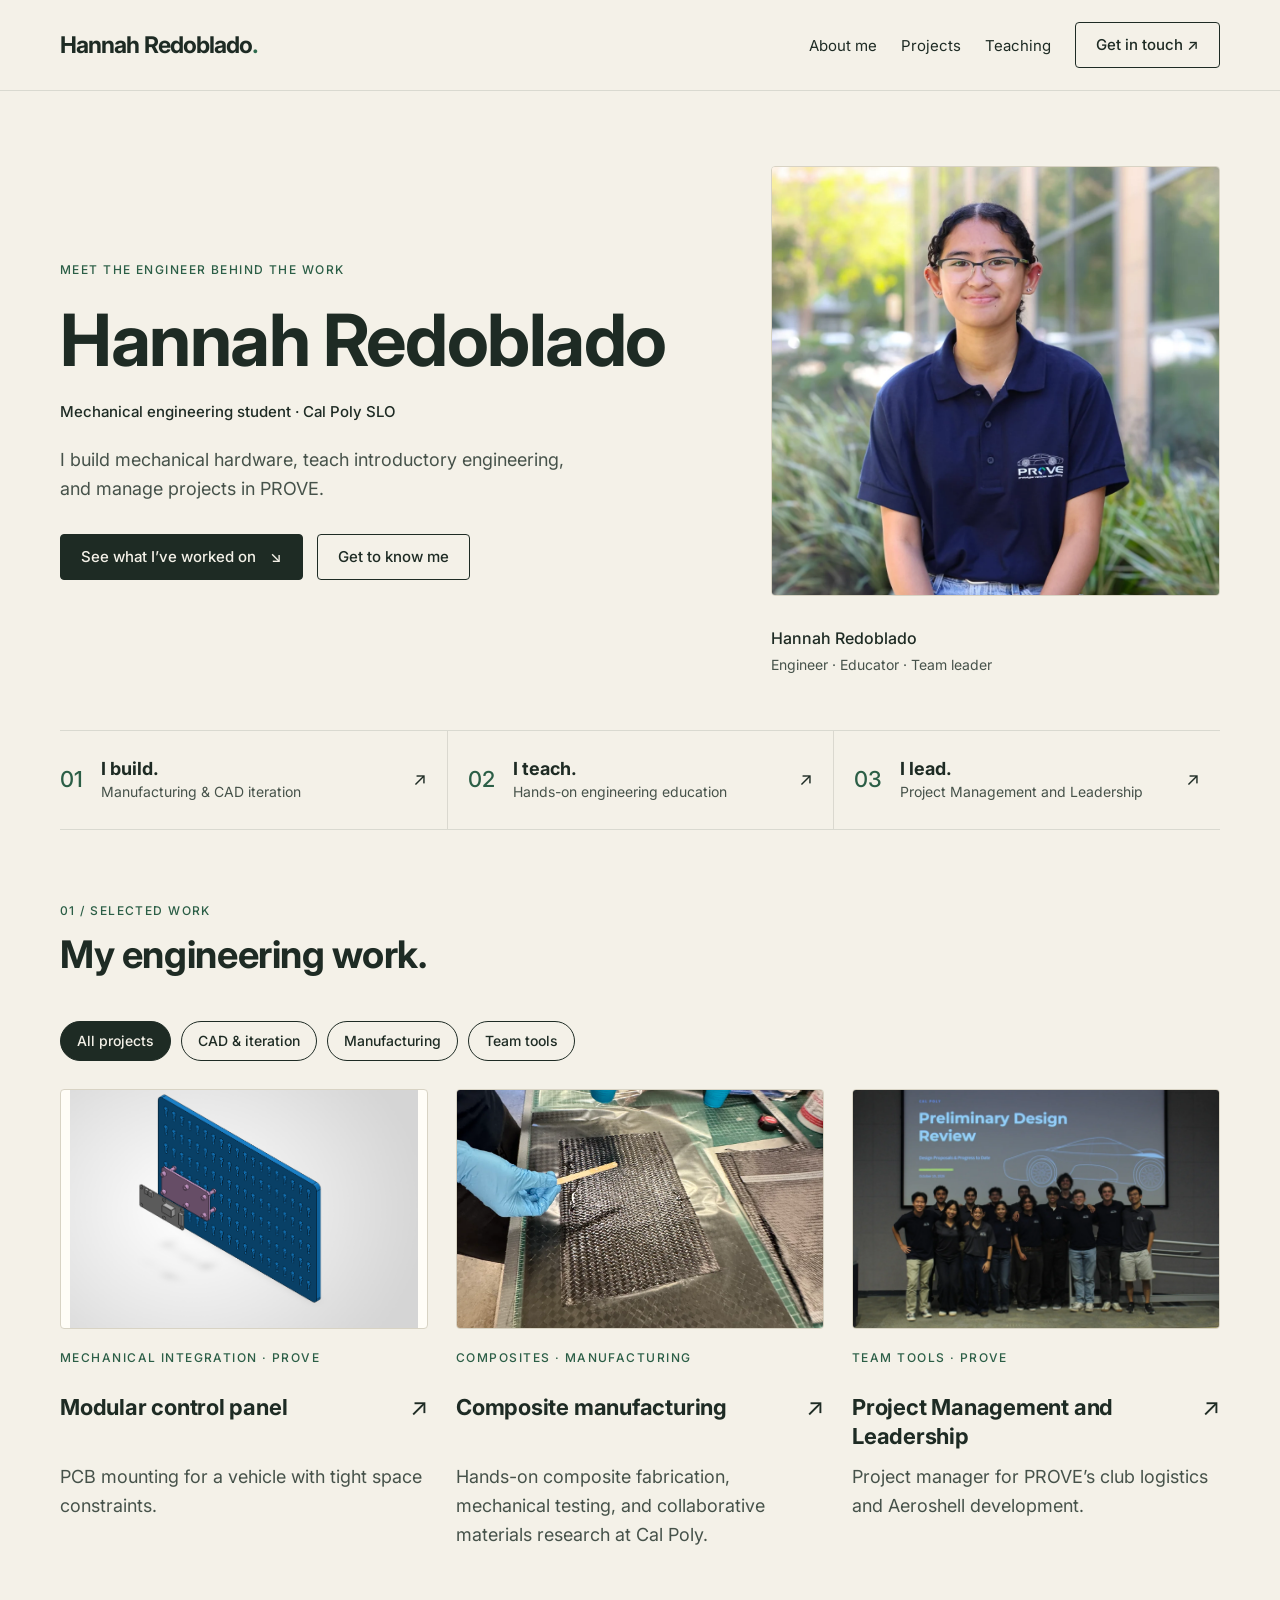
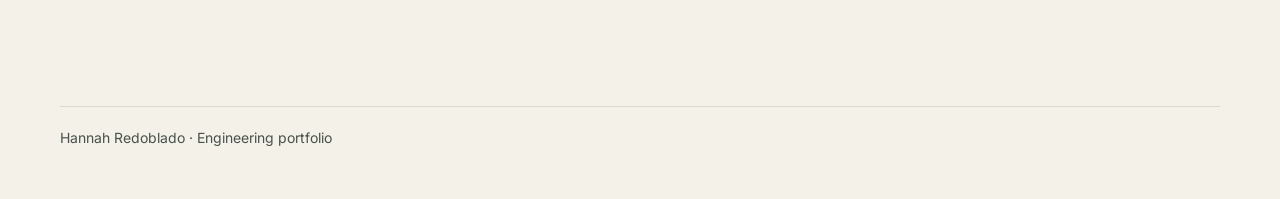
==== index.html @ 789eccf9 "Add Hannah's engineering portfolio site Read-only build of the edited portfolio with the forest gree" ====
<!doctype html>
<html lang="en">
<head>
<meta charset="utf-8"><meta name="viewport" content="width=device-width,initial-scale=1">
<title>Hannah Redoblado | Mechanical Engineering</title>
<link rel="preconnect" href="https://fonts.googleapis.com">
<link rel="preconnect" href="https://fonts.gstatic.com" crossorigin>
<link href="https://fonts.googleapis.com/css2?family=Inter:wght@400;500;700&display=swap" rel="stylesheet">
<style>

:root {
  color-scheme: light;
  --bg: #F7F5F1;
  --ink: #292D30;
  --text-secondary: #3D4347;
  --accent: #355361;
  --panel: #FFFFFF;
  --panel-border: #D7D5CE;
  --divider: rgb(from var(--ink) r g b / 12%);
  --ink-tint: rgb(from var(--ink) r g b / 4%);
  --backdrop: rgb(from var(--ink) r g b / 65%);
  --ink-hover: rgb(from var(--ink) calc(r * 0.9) calc(g * 0.9) calc(b * 0.9));
  --accent-text: color-mix(in srgb, var(--accent) 80%, var(--ink));
}
*{box-sizing:border-box}html{scroll-behavior:smooth;scroll-padding-top:90px}body{margin:0;background:var(--bg);color:var(--ink);font-family:Inter,Arial,Helvetica,sans-serif;font-size:16px;line-height:1.6}button,input,textarea{font:inherit}button,a{ -webkit-tap-highlight-color:transparent}button{cursor:pointer}a{color:inherit;text-decoration:none}a:hover{text-decoration:underline}button:focus-visible,a:focus-visible,input:focus-visible,textarea:focus-visible{outline:3px solid var(--accent);outline-offset:5px}button{color:inherit}header{border-bottom:1px solid var(--divider);background:var(--bg)}.wrap{width:min(1160px,calc(100% - 80px));margin:auto}.nav{display:flex;align-items:center;justify-content:space-between;min-height:90px;gap:24px}.brand{font-weight:700;letter-spacing:-.04em;font-size:23px}.brand span{color:var(--accent)}nav{display:flex;gap:28px;align-items:center;font-size:14px}.outline,.solid{border:1px solid var(--ink);border-radius:3px;padding:11px 18px;background:transparent;font-weight:500;font-size:14px;display:inline-flex;align-items:center;justify-content:center;gap:14px}.solid{background:var(--ink);color:var(--bg)}.solid:hover{background:var(--ink);text-decoration:none}.outline:hover{background:var(--panel);text-decoration:none}.eyebrow{text-transform:uppercase;letter-spacing:.16em;font-size:11px;font-weight:700}.hero{display:grid;grid-template-columns:1.3fr 1fr;gap:70px;padding:90px 0 70px;align-items:center}.hero h1{font-size:clamp(42px,5.8vw,76px);line-height:1.06;letter-spacing:-.055em;margin:24px 0}.hero h1 em{font-family:Inter,Arial,Helvetica,sans-serif;font-weight:400;color: var(--accent-text)}.hero p{max-width:520px;color:var(--text-secondary);font-size:17px}.actions{display:flex;gap:14px;flex-wrap:wrap;margin-top:30px}.visual{height:370px;position:relative;border:1px solid var(--divider);background:var(--panel);background-size:30px 30px;overflow:hidden}.visual-label{position:absolute;left:22px;top:20px;color:var(--text-secondary)}.visual .ring{position:absolute;border:1px solid var(--ink);border-radius:50%;width:220px;height:220px;left:50%;top:50%;transform:translate(-50%,-50%)}.visual .ring:before{content:'';position:absolute;inset:30px;border:1px solid var(--ink);border-radius:50%}.visual .ring:after{content:'';position:absolute;inset:70px;border:1px solid var(--accent);border-radius:50%;background:var(--bg)}.visual .axis{height:1px;background:var(--divider);width:85%;position:absolute;top:50%;left:7.5%;transform:rotate(-30deg)}.visual .axis.two{transform:rotate(60deg)}.visual .tag{position:absolute;bottom:22px;left:22px;right:22px;display:flex;justify-content:space-between;gap:20px;font-size:12px}.intro-bar{display:flex;justify-content:space-between;gap:20px;border-top:1px solid var(--divider);border-bottom:1px solid var(--divider);padding:20px 0;font-size:12px}.intro-bar span:last-child{color:var(--text-secondary)}section{padding:72px 0}.section-top{display:flex;align-items:end;justify-content:space-between;gap:32px;margin-bottom:32px}h2{font-size:38px;line-height:1.15;letter-spacing:-.045em;margin:12px 0}h3{font-size:22px;letter-spacing:-.025em;line-height:1.3;margin:12px 0}.section-top p{color:var(--text-secondary);max-width:370px;margin:0;font-size:14px}.filters{display:flex;gap:10px;flex-wrap:wrap;margin-bottom:28px}.filter{border:1px solid var(--divider);border-radius:30px;background:transparent;font-size:12px;padding:8px 16px}.filter[aria-pressed=true]{background:var(--ink);border-color:var(--ink);color:var(--bg)}.grid{display:grid;grid-template-columns:repeat(3,1fr);gap:28px}.project{min-width:0}.project-button{display:block;width:100%;text-align:left;border:0;background:transparent;padding:0}.thumb{height:230px;background:var(--panel);display:flex;align-items:center;justify-content:center;position:relative;overflow:hidden;border:1px solid var(--divider);transition:background .2s}.project-button:hover .thumb{background:var(--panel)}.thumb .placeholder{display:flex;flex-direction:column;align-items:center;gap:9px;color:var(--text-secondary)}.placeholder strong{font-family:Inter,Arial,Helvetica,sans-serif;font-size:52px;font-weight:400;line-height:1}.placeholder span{font-size:11px;letter-spacing:.08em;text-transform:uppercase}.thumb img{width:100%;height:100%;object-fit:cover}.project:nth-child(2) .thumb{background:var(--panel)}.project .eyebrow{color: var(--accent-text);margin-top:20px;font-size:10px}.project-title{display:flex;justify-content:space-between;gap:15px;align-items:center}.project-title h3{font-size:20px}.project-title .arrow{font-size:24px}.project p{color:var(--text-secondary);font-size:14px;margin:0}.band{background:var(--ink);color:var(--bg)}.band .section-top p{color:var(--text-secondary)}.teaching-grid{display:grid;grid-template-columns:1fr 1fr;gap:60px}.teaching-item{border-top:1px solid var(--panel);padding-top:24px}.teaching-item .eyebrow{color:var(--panel)}.teaching-item p{color:var(--text-secondary);font-size:15px;max-width:450px}.chips{display:flex;gap:9px;flex-wrap:wrap;margin:24px 0}.chip{border:1px solid var(--panel);border-radius:3px;padding:5px 10px;font-size:11px;color:var(--ink)}.text-button{border:0;border-bottom:1px solid currentColor;padding:5px 0;background:transparent;color:inherit;font-size:14px}.leadership{display:grid;grid-template-columns:.85fr 1.15fr;gap:80px}.leadership p{color:var(--text-secondary)}.lead-list{border-top:1px solid var(--divider)}.lead-row{border-bottom:1px solid var(--divider);padding:25px 0;display:grid;grid-template-columns:40px 1fr;gap:15px}.lead-row .number{font-family:Inter,Arial,Helvetica,sans-serif;color: var(--accent-text);font-size:24px}.lead-row h3{margin:0 0 8px;font-size:20px}.lead-row p{font-size:14px;margin:0}.about{background:var(--panel)}.about-inner{display:grid;grid-template-columns:1fr 1fr;gap:80px;align-items:center}.about p{color:var(--text-secondary)}.about-note{border-left:2px solid var(--accent);padding:8px 0 8px 24px}.about-note span{display:block;font-size:12px;color:var(--text-secondary)}footer{padding:50px 0}.footer-main{display:flex;justify-content:space-between;gap:25px;align-items:center}.footer-main h2{font-size:32px}.footer-bottom{border-top:1px solid var(--divider);padding-top:20px;margin-top:34px;display:flex;justify-content:space-between;font-size:11px;color:var(--text-secondary)}dialog{border:0;border-radius:5px;background:var(--bg);color:var(--ink);width:min(760px,calc(100% - 32px));max-height:90vh;padding:36px;box-shadow:none}dialog::backdrop{background:var(--backdrop)}.dialog-top{display:flex;justify-content:space-between;align-items:start;gap:20px}.close{border:1px solid var(--divider);background:transparent;border-radius:50%;width:42px;height:42px;font-size:22px;flex-shrink:0}.detail-photo{height:260px;margin:24px 0;background:var(--panel);display:flex;align-items:center;justify-content:center;overflow:hidden;color:var(--text-secondary);font-size:13px}.detail-photo img{width:100%;height:100%;object-fit:contain}.detail-block{border-top:1px solid var(--divider);padding-top:18px;margin-top:22px}.detail-block h3{font-size:17px}.detail-block p{color:var(--text-secondary);white-space:pre-wrap}.pending{font-style:normal;color:var(--text-secondary)}.editor{border-top:1px solid var(--divider);margin-top:25px;padding-top:20px}.editor label{display:block;font-size:12px;font-weight:700;margin-top:16px}.editor input,.editor textarea{width:100%;padding:10px;border:1px solid var(--divider);border-radius:3px;background:var(--bg);font-size:16px}.editor textarea{min-height:100px}.editor .actions{margin-top:20px}.status{font-size:12px;color:var(--text-secondary);min-height:20px}.hidden,[hidden]{display:none!important}.draft-note{font-size:11px;color:var(--text-secondary);margin-top:18px}.contact-links{display:flex;gap:16px;flex-wrap:wrap}.contact-links a{font-size:14px;text-decoration:underline}.contact-links p{color:var(--text-secondary)}@media(max-width:900px){.wrap{width:calc(100% - 48px)}.hero{gap:30px;padding:60px 0}.visual{height:310px}.grid{grid-template-columns:repeat(2,1fr)}.leadership,.about-inner{gap:40px}nav{gap:16px}}@media(max-width:620px){.wrap{width:calc(100% - 36px)}.nav{flex-wrap:wrap;padding:20px 0;gap:14px;min-height:0}nav{width:100%;justify-content:space-between;gap:8px;font-size:12px}.nav .outline{padding:7px 10px;font-size:11px}.hero{grid-template-columns:1fr;gap:35px;padding:45px 0}.visual{height:250px}.visual .ring{width:170px;height:170px}.visual .ring:after{inset:55px}.intro-bar{flex-direction:column;gap:4px}.section-top{align-items:start;flex-direction:column;gap:12px}section{padding:50px 0}h2{font-size:32px}.grid,.teaching-grid,.leadership,.about-inner{grid-template-columns:1fr;gap:35px}.thumb{height:245px}.footer-main,.footer-bottom{align-items:start;flex-direction:column}.footer-bottom{gap:8px}dialog{padding:24px}.detail-photo{height:200px}}@media(prefers-reduced-motion:reduce){html{scroll-behavior:auto}*{transition:none!important}}

.personal-hero{grid-template-columns:1.2fr 1fr;gap:85px;padding:75px 0 55px}.personal-hero h1{font-size:clamp(52px,6.8vw,90px);margin:23px 0;line-height:1.04}.personal-title{font-size:14px;font-weight:500;margin-bottom:22px}.portrait-column{min-width:0}.portrait-frame{height:430px;position:relative;background:var(--panel);border:1px solid var(--panel-border);overflow:hidden;box-shadow:none}.portrait-frame:before{content:'';position:absolute;inset:16px;border:1px solid var(--panel-border);pointer-events:none}.portrait-empty{height:100%;display:flex;flex-direction:column;align-items:center;justify-content:center;gap:20px}.portrait-empty .eyebrow{color:var(--text-secondary)}.portrait-frame img{width:100%;height:100%;object-fit:cover;object-position:center}.portrait-edit{position:absolute;bottom:20px;right:20px;background:var(--bg);border:1px solid var(--divider);padding:8px 12px;font-size:12px}.portrait-caption{display:flex;flex-direction:column;margin-top:30px;font-size:12px}.portrait-caption span:first-child{font-weight:500}.portrait-caption span:last-child{color:var(--text-secondary)}.identity-strip{display:grid;grid-template-columns:repeat(3,1fr);border-top:1px solid var(--divider);border-bottom:1px solid var(--divider)}.identity-strip a{display:flex;align-items:center;gap:18px;padding:25px 20px;text-decoration:none}.identity-strip a:first-child{padding-left:0}.identity-strip a+a{border-left:1px solid var(--divider)}.identity-strip a:hover{background:var(--panel)}.identity-number{font-family:Inter,Arial,Helvetica,sans-serif;color: var(--accent-text);font-size:22px}.identity-strip strong{display:block;font-size:18px}.identity-strip div span{display:block;font-size:11px;color:var(--text-secondary)}.identity-strip a>span:last-child{margin-left:auto}#profile-photo{margin-bottom:20px}@media(max-width:900px){.personal-hero{gap:40px}.portrait-frame{height:370px}.identity-strip a{gap:10px;padding:20px 14px}}@media(max-width:620px){nav{flex-wrap:wrap;justify-content:flex-start;gap:10px 18px}.personal-hero{grid-template-columns:1fr;gap:32px;padding:42px 0}.portrait-frame{height:330px;box-shadow:none}.portrait-caption{margin-top:22px}.identity-strip{grid-template-columns:1fr}.identity-strip a,.identity-strip a:first-child{padding:17px 0}.identity-strip a+a{border-left:0;border-top:1px solid var(--divider)}}



.solid:hover{background:var(--ink)}.thumb .placeholder{color:var(--text-secondary)}.project:nth-child(2) .thumb{background:var(--panel);color:var(--text-secondary)}.portrait-frame{background:var(--panel);border-color:var(--panel-border);box-shadow:none}.portrait-frame:before{border-color:var(--panel-border)}.identity-strip a:hover{background:var(--panel)}.portrait-edit{background:var(--bg);color:var(--ink)}@media(max-width:620px){.portrait-frame{box-shadow:none}}

/* Blueprint typography and consistent surface treatments. */
body { font-family: Inter, Arial, Helvetica, sans-serif; font-weight: 400; color: var(--ink); background: var(--bg); }
p { font-size: 18px; line-height: 1.6; font-weight: 400; color: var(--text-secondary); }
h1, h2, h3 { font-family: Inter, Arial, Helvetica, sans-serif; font-weight: 700; font-style: normal; color: var(--ink); letter-spacing: -0.01em; }
.hero h1, .personal-hero h1 { font-size: clamp(40px, 6vw, 72px); font-weight: 700; color: var(--ink); letter-spacing: -0.02em; line-height: 1.05; white-space: nowrap; }
.hero h1 em { font: inherit; color: inherit; }
.eyebrow, .project .eyebrow, .teaching-item .eyebrow, .portrait-empty .eyebrow { font-family: Inter, Arial, Helvetica, sans-serif; font-weight: 500; font-size: 12px; letter-spacing: 0.12em; text-transform: uppercase; color: var(--accent-text); }
.personal-title { font-size: 15px; font-weight: 500; color: var(--ink); }
.hero p, .section-top p, .project p, .teaching-item p, .lead-row p, .about p, .leadership p, .band .section-top p, .detail-block p, .contact-links p { font-size: 18px; line-height: 1.6; font-weight: 400; color: var(--text-secondary); }
nav { font-size: 15px; }
nav a { font-size: 15px; font-weight: 400; color: var(--ink); }
nav a:hover { color: var(--accent-text); }
.brand { color: var(--ink); }
.brand span { color: var(--accent); }
header, .intro-bar, .identity-strip, .identity-strip a+a, .lead-list, .lead-row, .footer-bottom, .editor, .detail-block { border-color: var(--divider); }
.solid, .outline { font-weight: 500; border-radius: 4px; box-shadow: none; border: 1px solid var(--ink); }
.solid { background: var(--ink); color: var(--bg); }
.solid:hover { background: var(--ink-hover); }
.outline { background: transparent; color: var(--ink); }
.outline:hover { background: var(--ink-tint); }
.filter { color: var(--ink); border-color: var(--ink); font-weight: 500; }
.filter[aria-pressed=true] { background: var(--ink); color: var(--bg); }
.filter:hover:not([aria-pressed=true]) { background: var(--ink-tint); }
.text-button { color: var(--accent-text); font-weight: 500; }
.text-button:hover, .contact-links a:hover { color: var(--ink); }
.band, .about { background: var(--panel); color: var(--ink); }
.teaching-item { border-color: var(--panel-border); }
.chip { color: var(--ink); border-color: var(--panel-border); }
.thumb, .project:nth-child(2) .thumb, .project:nth-child(3) .thumb, .project:nth-child(4) .thumb, .project-button:hover .thumb, .detail-photo { background: var(--panel); border-color: var(--panel-border); }
.thumb .placeholder, .detail-photo { color: var(--text-secondary); }
.placeholder strong, .identity-number, .lead-row .number { font-family: Inter, Arial, Helvetica, sans-serif; font-style: normal; font-weight: 500; color: var(--accent-text); }
.identity-strip a:hover { background: var(--ink-tint); }
.identity-strip strong { font-weight: 700; }
.portrait-frame { background: var(--panel); border: 1px solid var(--panel-border); box-shadow: none; }
.portrait-frame:before { content: none; }
#portrait-open { color: var(--ink); text-decoration: underline; border-bottom: 0; }
.portrait-edit { background: var(--bg); color: var(--ink); border-color: var(--panel-border); border-radius: 4px; box-shadow: none; }
.portrait-caption span:first-child { font-weight: 500; color: var(--ink); }
.portrait-caption span:last-child { font-weight: 400; color: var(--text-secondary); }
.about-note { border-color: var(--accent); }
.about-note span, .footer-bottom, .pending, .status, .draft-note { color: var(--text-secondary); font-style: normal; }
dialog { background: var(--bg); color: var(--ink); box-shadow: none; border: 1px solid var(--panel-border); }
dialog::backdrop { background: var(--backdrop); }
.close { color: var(--ink); border-color: var(--ink); }
.close:hover { background: var(--ink-tint); }
.editor input, .editor textarea { background: var(--bg); color: var(--ink); border-color: var(--panel-border); font-weight: 400; }
.editor input::placeholder, .editor textarea::placeholder { color: var(--text-secondary); opacity: 1; }
.contact-links a { color: var(--accent-text); }

/* Click-to-edit controls appear only while editing. */
#text-edit-bar { background: var(--panel); border-bottom: 1px solid var(--panel-border); }
.text-edit-bar-inner { display: flex; align-items: center; justify-content: space-between; gap: 16px; padding: 12px 0; flex-wrap: wrap; }
#text-edit-help { font-size: 14px; color: var(--ink); }
body.text-edit-mode [data-text-editable] { cursor: text; }
body.text-edit-mode [data-text-editable]:hover, body.text-edit-mode [data-text-editable]:focus-visible { outline: 2px dashed var(--accent); outline-offset: 4px; }
#text-value { min-height: 150px; }
#text-editor .draft-note { font-size: 13px; }

/* Navigation renders a new page view rather than scrolling to a section. */
.project-page { min-height: 55vh; }
.project-back { display: inline-block; margin-bottom: 30px; color: var(--accent-text); font-size: 15px; text-decoration: underline; }
.project-page .dialog-top { margin-bottom: 18px; }
.project-page h2 { font-size: clamp(32px, 4vw, 50px); }
.project-summary { max-width: 780px; }
.project-gallery { display: grid; grid-template-columns: repeat(2,minmax(0,1fr)); gap: 20px; margin: 32px 0; }
.project-gallery.single { grid-template-columns: 1fr; }
.project-gallery figure { margin: 0; background: var(--panel); border: 1px solid var(--panel-border); }
.project-gallery img { display: block; width: 100%; height: 340px; object-fit: contain; }
.project-gallery figcaption { color: var(--text-secondary); padding: 12px 16px; font-size: 13px; }
.project-page .detail-photo { height: 340px; border: 1px solid var(--panel-border); }
.project-page .detail-block { max-width: 850px; }
.project-page .editor { max-width: 850px; }
.project-button:hover { text-decoration: none; }
nav a[aria-current="page"] { color: var(--accent-text); text-decoration: underline; text-underline-offset: 5px; }
@media(max-width:620px) { .project-gallery { grid-template-columns: 1fr; } .project-gallery img, .project-page .detail-photo { height: 250px; } }

/* Shared sizing: consistent peer cards, controls, and text hierarchy. */
:root {
  --body-size: 18px;
  --control-size: 15px;
  --card-title-size: 22px;
  --section-title-size: clamp(30px, 3.5vw, 38px);
  --card-image-height: 240px;
  --control-height: 46px;
}
body { font-size: var(--body-size); }
main, main > *, .hero > *, .teaching-grid > *, .leadership > *, .about-inner > * { min-width: 0; }
h2, .footer-main h2, .project-page h2 { font-size: var(--section-title-size); line-height: 1.2; }
h3, .project-title h3, .lead-row h3, .detail-block h3 { font-size: var(--card-title-size); line-height: 1.3; }
.hero p, .project p, .section-top p, .teaching-item p, .lead-row p, .about p, .detail-block p { font-size: var(--body-size); line-height: 1.6; }
.solid, .outline {
  min-height: var(--control-height);
  padding: 12px 20px;
  font-size: var(--control-size);
  line-height: 1.35;
  font-weight: 500;
  border-radius: 4px;
  text-align: center;
}
.text-button { min-height: 44px; display: inline-flex; align-items: center; font-size: var(--control-size); line-height: 1.35; }
.filter { min-height: 40px; padding: 9px 16px; font-size: 14px; line-height: 1.4; }
nav { gap: 24px; }
nav a { display: inline-flex; align-items: center; min-height: 44px; line-height: 1.4; }
.nav .outline { font-size: var(--control-size); padding: 12px 20px; }
.actions { align-items: stretch; }
.actions > .solid, .actions > .outline { flex: 0 1 auto; }
.grid { grid-template-columns: repeat(3,minmax(0,1fr)); align-items: stretch; column-gap: 28px; row-gap: 36px; }
.project { display: flex; min-width: 0; }
.project-button {
  display: flex;
  flex-direction: column;
  align-items: stretch;
  width: 100%;
  height: 100%;
  min-width: 0;
}
.thumb { height: var(--card-image-height); flex: 0 0 var(--card-image-height); width: 100%; margin: 0; inset: auto; transform: none; }
.project .eyebrow { min-height: 36px; margin: 20px 0 8px; line-height: 1.5; }
.project-title { min-height: 58px; align-items: flex-start; gap: 12px; margin-bottom: 12px; }
.project-title h3 { margin: 0; overflow-wrap: anywhere; }
.project-title .arrow { flex-shrink: 0; font-size: 24px; line-height: 1.2; }
.project p { margin: 0; flex: 1; overflow-wrap: anywhere; }
.thumb .placeholder { padding: 20px; text-align: center; }
.placeholder span { font-size: 12px; line-height: 1.5; }
.teaching-grid { grid-template-columns: repeat(2,minmax(0,1fr)); align-items: stretch; gap: 40px; }
.teaching-item { display: flex; flex-direction: column; align-items: flex-start; min-width: 0; }
.teaching-item > .eyebrow { min-height: 36px; line-height: 1.5; }
.teaching-item h3 { min-height: 58px; margin: 12px 0; }
.teaching-item p { flex: 1; margin: 0; }
.teaching-item .chips { min-height: 38px; align-items: flex-start; margin: 24px 0 18px; }
.teaching-item .text-button { margin-top: auto; }
.chip { min-height: 30px; padding: 5px 10px; font-size: 12px; line-height: 1.5; }
.personal-hero { grid-template-columns: minmax(0,1.45fr) minmax(0,1fr); gap: 60px; }
.portrait-frame { height: 430px; }
.portrait-caption { gap: 4px; }
.portrait-caption span:first-child { font-size: 16px; line-height: 1.5; }
.portrait-caption span:last-child { font-size: 14px; line-height: 1.5; }
.identity-strip { grid-template-columns: repeat(3,minmax(0,1fr)); }
.identity-strip a { min-width: 0; align-items: center; }
.identity-strip div { min-width: 0; }
.identity-strip strong { font-size: 18px; line-height: 1.4; }
.identity-strip div span { font-size: 13px; line-height: 1.5; }
.lead-row h3 { margin: 0 0 12px; }
.lead-row p { margin: 0; }
.editor label { font-size: 14px; line-height: 1.5; }
.editor input, .editor textarea { font-size: 16px; line-height: 1.5; }
.status, .draft-note { font-size: 13px; line-height: 1.5; }
.footer-bottom { gap: 20px; flex-wrap: wrap; align-items: center; font-size: 13px; }
#export, #text-edit-toggle { font-size: 13px; }
@media(max-width:1000px) {
  .personal-hero { gap: 32px; }
  .grid { grid-template-columns: repeat(2,minmax(0,1fr)); }
  nav { gap: 16px; }
}
@media(max-width:760px) {
  .personal-hero { grid-template-columns: minmax(0,1fr); gap: 32px; }
  .portrait-frame { height: 360px; }
  .nav { flex-wrap: wrap; padding: 20px 0; gap: 12px; }
  nav { width: 100%; flex-wrap: wrap; gap: 8px 18px; }
  .section-top { align-items: flex-start; flex-direction: column; gap: 16px; }
  .teaching-grid, .leadership, .about-inner { grid-template-columns: minmax(0,1fr); gap: 32px; }
  .teaching-item > .eyebrow, .teaching-item h3 { min-height: 0; }
  .identity-strip { grid-template-columns: minmax(0,1fr); }
  .identity-strip a, .identity-strip a:first-child { padding: 18px 0; }
  .identity-strip a+a { border-left: 0; border-top: 1px solid var(--divider); }
}
@media(max-width:620px) {
  .grid { grid-template-columns: minmax(0,1fr); }
  .hero h1, .personal-hero h1 { font-size: clamp(28px, 7.7vw, 40px); }
  .project .eyebrow { min-height: 0; }
  .project-title { min-height: 0; }
  .thumb { height: var(--card-image-height); }
  .actions { gap: 12px; }
  .nav .outline { font-size: var(--control-size); padding: 12px 20px; }
  .portrait-frame { height: 330px; }
}

.page-back-bar { padding-top: 24px; }
.page-back-bar .outline { min-height: 44px; }
.close.back-close { width: auto; min-width: 80px; padding: 8px 12px; border-radius: 4px; font-size: 15px; font-weight: 500; }

.project-button[data-open="panel"] .thumb img { object-fit: contain; }

.project-hero-image { margin-top: 8px; }
.project-hero-image img { height: clamp(260px, 42vw, 490px); }
.project-quick-facts { display: grid; grid-template-columns: repeat(3,minmax(0,1fr)); gap: 32px; padding: 28px 0; border-top: 1px solid var(--divider); border-bottom: 1px solid var(--divider); }
.project-quick-facts h3 { font-size: 14px; font-weight: 700; margin: 0 0 10px; }
.project-quick-facts p { font-size: 16px; line-height: 1.6; margin: 0; }
.evolution-title { margin-top: 40px; }
.technical-details { border-top: 1px solid var(--divider); border-bottom: 1px solid var(--divider); padding: 18px 0; margin: 32px 0; }
.technical-details summary { cursor: pointer; color: var(--ink); font-size: 16px; font-weight: 500; min-height: 30px; }
.technical-details .detail-block { border-top: 0; }
.technical-details .detail-block p { font-size: 16px; }
@media(max-width:760px) { .project-quick-facts { grid-template-columns: 1fr; gap: 22px; } }

.composite-photo-section { padding: 26px 0 0; }
.composite-photo-section h3 { margin-bottom: 18px; }
.composite-photo-section .project-gallery { margin: 0; }
.composite-photo-section .project-gallery img { height: 420px; }
@media(max-width:620px) { .composite-photo-section .project-gallery img { height: 340px; } }

.composite-context, .research-studies { display: grid; grid-template-columns: repeat(2,minmax(0,1fr)); gap: 32px; margin: 28px 0; }
.composite-context article { padding: 22px; background: var(--panel); border: 1px solid var(--panel-border); }
.composite-context h3 { margin: 0 0 8px; }
.program-name { font-size: 13px; font-weight: 500; color: var(--text-secondary); }
.composite-context p, .research-study p { font-size: 16px; line-height: 1.6; }
.composite-context a { color: var(--accent-text); font-size: 14px; text-decoration: underline; }
.composite-research { padding: 44px 0 0; }
.composite-research > h3 { margin-top: 12px; }
.research-credit, .research-status { color: var(--text-secondary); font-size: 15px; }
.research-study { display: flex; flex-direction: column; align-items: flex-start; border-top: 1px solid var(--panel-border); padding-top: 20px; }
.research-study h3 { margin: 0 0 10px; }
.research-study p { margin: 0 0 14px; }
.research-study .outline { margin-top: auto; }
.research-photo img { height: clamp(260px,40vw,460px); }
@media(max-width:760px) { .composite-context, .research-studies { grid-template-columns: 1fr; gap: 24px; } }

/* Shared visual style for all pages. */
:root {
  --space-sm: 12px;
  --space-md: 24px;
  --space-lg: 32px;
  --radius: 4px;
  --caption-size: 14px;
  --gallery-height: 360px;
  --gallery-hero-height: 460px;
}
body, button, input, textarea, select, .placeholder strong, .identity-number, .lead-row .number { font-family: Inter, Arial, Helvetica, sans-serif; font-style: normal; }
h2, .project-page h2, .footer-main h2 { font-weight: 700; letter-spacing: -0.01em; line-height: 1.2; }
h3, .project-title h3, .teaching-item h3, .lead-row h3, .detail-block h3, .composite-context h3, .research-study h3 { font-size: var(--card-title-size); line-height: 1.3; font-weight: 700; letter-spacing: -0.01em; color: var(--ink); }
.project-quick-facts h3 { font-size: 18px; line-height: 1.4; }
.project-summary, .project p, .teaching-item p, .lead-row p, .about p, .composite-context p, .research-study p, .research-credit, .research-status, .project-quick-facts p, .technical-details .detail-block p { font-size: var(--body-size); font-weight: 400; line-height: 1.6; color: var(--text-secondary); }
.eyebrow, .project .eyebrow, .teaching-item .eyebrow, .portrait-empty .eyebrow { font-size: 12px; font-weight: 500; line-height: 1.5; letter-spacing: 0.12em; color: var(--accent-text); }
.project-gallery { gap: var(--space-md); align-items: stretch; margin: var(--space-md) 0; }
.project-gallery figure { display: flex; flex-direction: column; min-width: 0; margin: 0; border: 1px solid var(--panel-border); border-radius: var(--radius); background: var(--panel); overflow: hidden; }
.project-gallery img, .composite-photo-section .project-gallery img { display: block; width: 100%; height: var(--gallery-height); flex: 0 0 auto; object-fit: contain; }
.project-hero-image img, .research-photo img { height: var(--gallery-hero-height); }
.project-gallery figcaption { flex: 1; min-height: 76px; padding: 16px; border-top: 1px solid var(--panel-border); font-size: var(--caption-size); line-height: 1.5; font-weight: 400; letter-spacing: 0; color: var(--text-secondary); }
.composite-context, .research-studies, .teaching-grid { gap: var(--space-md); align-items: stretch; }
.composite-context article, .research-study, .teaching-item { padding: var(--space-md); border: 1px solid var(--panel-border); border-radius: var(--radius); background: var(--panel); box-shadow: none; }
.composite-context article, .research-study { display: flex; flex-direction: column; align-items: flex-start; }
.composite-context h3, .research-study h3, .teaching-item h3 { margin: 0 0 var(--space-sm); }
.composite-context p, .research-study p { margin: var(--space-sm) 0 var(--space-md); }
.composite-context a, .research-study .outline { margin-top: auto; }
.program-name, .portrait-caption span:last-child, .about-note span { font-size: var(--caption-size); line-height: 1.5; color: var(--text-secondary); }
.composite-photo-section, .composite-research { padding: var(--space-lg) 0 0; }
.composite-photo-section h3, .evolution-title { margin: var(--space-lg) 0 var(--space-md); }
.composite-photo-section > h3 { margin-top: 0; }
.technical-details { margin: var(--space-lg) 0; padding: var(--space-md) 0; border-color: var(--divider); }
.technical-details summary { font-size: 16px; line-height: 1.5; font-weight: 500; }
.solid, .outline, .nav .outline, .close.back-close { min-height: var(--control-height); padding: 12px 20px; border: 1px solid var(--ink); border-radius: var(--radius); font-size: var(--control-size); line-height: 1.35; font-weight: 500; box-shadow: none; }
.text-button, .composite-context a, .contact-links a, .project-back { font-size: var(--control-size); line-height: 1.5; font-weight: 500; color: var(--accent-text); text-decoration: underline; text-underline-offset: 4px; }
.text-button { border-bottom: 0; }
.portrait-frame, .thumb, .detail-photo { border: 1px solid var(--panel-border); border-radius: var(--radius); box-shadow: none; }
.editor input, .editor textarea, dialog { border: 1px solid var(--panel-border); border-radius: var(--radius); box-shadow: none; }
.editor label, .status, .draft-note, .footer-bottom { font-size: var(--caption-size); line-height: 1.5; }
@media(max-width:760px) {
  :root { --space-md: 20px; --space-lg: 28px; --gallery-height: 300px; --gallery-hero-height: 360px; }
}
@media(max-width:620px) {
  :root { --gallery-height: 280px; --gallery-hero-height: 320px; }
  .project-gallery figcaption { min-height: 0; }
  .composite-context, .research-studies, .teaching-grid { grid-template-columns: minmax(0,1fr); }
}

.teaching-photo-section { padding: var(--space-lg) 0 0; }
.teaching-photo-section > h3 { margin: 0 0 var(--space-sm); }
.teaching-photo-section > p { max-width: 850px; font-size: var(--body-size); color: var(--text-secondary); }

.teaching-course-links { display: flex; flex-direction: column; align-items: flex-start; gap: 8px; margin-top: auto; }
.teaching-course-links .text-button { margin-top: 0; }

.project-outline-preview{margin-top:32px;padding-top:24px;border-top:1px solid var(--panel-border)}.project-outline-preview details{margin:16px 0}.project-outline-preview summary{cursor:pointer;color:var(--ink);font-weight:500;text-decoration:underline}

.management-gallery{display:grid;grid-template-columns:repeat(2,minmax(0,1fr));gap:24px;align-items:stretch}.management-gallery figure{margin:0;min-width:0;display:flex;flex-direction:column}.management-gallery figure:first-child{grid-column:auto}.management-gallery figure:first-child img{height:340px;background:var(--panel)}.management-gallery figure:not(:first-child) img{height:340px;object-fit:contain}.management-gallery figcaption{flex:1;min-height:78px}.management-facts{display:grid;grid-template-columns:repeat(2,minmax(0,1fr));gap:24px;margin-top:24px}.management-facts .detail-block{margin:0;padding:24px;border:1px solid var(--panel-border);border-radius:4px;background:var(--panel)}.management-facts h3{margin:0 0 12px}.management-facts p{margin:0}@media(max-width:680px){.management-gallery,.management-facts{grid-template-columns:1fr}.management-gallery figure:first-child img{height:240px}.management-gallery figure:not(:first-child) img{height:280px}}

.management-facts .management-tool{display:flex;flex-direction:column;align-items:flex-start}.management-tool .eyebrow{margin-bottom:12px}.management-tool .scheduling-link{margin-top:24px;text-decoration:none;white-space:normal}.management-facts .scheduling-showcase{background:var(--bg)}

.scheduling-screenshot{display:block;width:100%;height:auto;border:1px solid var(--panel-border);border-radius:4px;margin:4px 0 20px}.management-tool .scheduling-demo-code{margin-top:16px;color:var(--ink)}.scheduling-demo-code strong{font-weight:700;letter-spacing:.08em}

.management-tool .tool-preview{height:240px;width:100%;object-fit:contain;background:var(--bg);margin:4px 0 20px}.management-tool-actions{display:flex;flex-wrap:wrap;align-items:center;gap:16px;padding-top:24px;margin-top:auto}.outline-download{font-size:14px;text-decoration:underline}.outline-viewer{width:min(960px,calc(100% - 32px));max-height:90vh;overflow:auto;padding:24px;background:var(--bg);color:var(--ink);border:1px solid var(--panel-border);border-radius:4px;box-shadow:none}.outline-viewer::backdrop{background:rgba(41,45,48,.65)}.outline-viewer-top{display:flex;justify-content:space-between;align-items:center;gap:16px;margin-bottom:24px}.outline-viewer-top h2{margin:0}.outline-viewer figure{margin:0 0 24px}.outline-viewer img{display:block;width:100%;height:auto;border:1px solid var(--panel-border)}.outline-viewer figcaption{font-size:14px;color:var(--text-secondary);padding-top:8px}

/* Warm neutral surfaces keep photos and project content in focus. */
.management-facts .detail-block,.composite-context article,.research-study{background:var(--panel);border-color:var(--panel-border)}
.project-gallery figure,.portrait-frame,.thumb{background:var(--panel);border-color:var(--panel-border)}
.project-gallery figcaption{background:var(--panel);color:var(--text-secondary);border-color:var(--panel-border)}
.management-facts .scheduling-showcase{background:var(--panel)}

.footer-bottom,.draft-note,.identity-strip div span{font-size:14px;line-height:1.6}.solid,.solid span{color:var(--bg)}.outline-viewer-top .close{width:auto;height:auto;border-radius:4px;font-size:15px;line-height:1.5;padding:10px 16px}

.about{background:var(--bg)}.about-inner.about-personal{display:grid;grid-template-columns:minmax(0,.85fr) minmax(0,1.15fr);gap:64px;align-items:center;padding-top:24px;padding-bottom:64px}.about-portrait{min-width:0;max-width:420px}.about-portrait img{display:block;width:100%;height:auto;max-height:560px;object-fit:cover;object-position:center;border:1px solid var(--panel-border);border-radius:4px}.about-introduction{max-width:620px}.about-introduction h2{font-size:clamp(36px,4vw,56px);line-height:1.08;letter-spacing:-.02em;margin:12px 0 28px}.about-introduction p{margin:0 0 22px;color:var(--text-secondary);font-size:18px;line-height:1.7}.about-introduction .actions{margin-top:30px}.portrait-frame img{object-position:center 35%}.portrait-edit{display:none}body.text-edit-mode .portrait-edit{display:inline-block}@media(max-width:760px){.about-inner.about-personal{grid-template-columns:1fr;gap:32px}.about-portrait{max-width:360px;width:100%}.about-introduction{max-width:none}}

.contact-method{padding:20px 0;border-top:1px solid var(--panel-border)}.contact-method span{display:block;color:var(--text-secondary);font-size:14px;margin-bottom:6px}.contact-method a{font-size:20px;color:var(--ink);text-decoration:underline;overflow-wrap:anywhere}#contact-links{margin-top:24px}

.management-facts.management-role{grid-template-columns:minmax(0,1fr)}.management-role .detail-block{width:100%}.management-gallery figure{height:100%}.management-facts .management-tool{height:100%}
</style>

<style id="live-mode">
#edit-toggle,#project-form,#text-edit-toggle,#export,#story-open,#profile-open,
#portrait-open,.portrait-edit,#contact-form,#text-edit-bar,#text-editor,
.portrait-empty,#personal-statement.pending,.footer-bottom span:last-child{display:none!important}
</style>
<style id="theme">:root{--bg:#F4F1E8;--ink:#1E2B24;--text-secondary:#46524A;--accent:#2E6B4E;--panel:#FFFDF7;--panel-border:#D8D3C4;}</style>
</head>
<body>
<header><div class="wrap nav"><a class="brand" href="#home">Hannah Redoblado<span>.</span></a><nav aria-label="Main navigation"><a href="#about">About me</a><a href="#work">Projects</a><a href="#teaching">Teaching</a><button class="outline" id="contact-open">Get in touch ↗</button></nav></div></header><div id="text-edit-bar" hidden><div class="wrap text-edit-bar-inner"><span id="text-edit-help" role="status">Click the text you want to change. You can also Tab to a text box and press Enter.</span><button class="outline" id="text-edit-done">Done editing</button></div></div>
<main id="home"><div class="wrap page-back-bar" id="page-back-bar" hidden><button class="outline" id="page-back-button" type="button" aria-label="Go back to the home page">← Back to home</button></div><div class="wrap" id="home-content"><div class="hero personal-hero"><div><div class="eyebrow">Meet the engineer behind the work</div><h1>Hannah Redoblado</h1><div class="personal-title">Mechanical engineering student · Cal Poly SLO</div><p id="hero-bio">I build mechanical hardware, teach introductory engineering, and manage projects in PROVE.</p><div class="actions"><a class="solid" href="#work">See what I’ve worked on <span aria-hidden="true">↘</span></a><a class="outline" href="#about">Get to know me</a></div></div><div class="portrait-column"><div class="portrait-frame" id="portrait-frame"><div class="portrait-empty"><span class="eyebrow">A place for your portrait</span><button class="text-button" id="portrait-open">Add a photo of me ↗</button></div></div><div class="portrait-caption"><span>Hannah Redoblado</span><span>Engineer · Educator · Team leader</span></div></div></div><div class="identity-strip"><a href="#work"><span class="identity-number">01</span><div><strong>I build.</strong><span>Manufacturing & CAD iteration</span></div><span aria-hidden="true">↗</span></a><a href="#teaching"><span class="identity-number">02</span><div><strong>I teach.</strong><span>Hands-on engineering education</span></div><span aria-hidden="true">↗</span></a><a href="#project/schedule"><span class="identity-number">03</span><div><strong>I lead.</strong><span>Project Management and Leadership</span></div><span aria-hidden="true">↗</span></a></div></div>
<section id="work" class="wrap"><div class="section-top"><div><div class="eyebrow">01 / Selected work</div><h2>My engineering work.</h2></div></div><div class="filters" aria-label="Project categories"><button class="filter" data-filter="all" aria-pressed="true">All projects</button><button class="filter" data-filter="cad" aria-pressed="false">CAD & iteration</button><button class="filter" data-filter="manufacturing" aria-pressed="false">Manufacturing</button><button class="filter" data-filter="systems" aria-pressed="false">Team tools</button></div><div class="grid" id="projects"></div></section>
<section class="band" id="teaching"><div class="wrap"><div class="section-top"><div><div class="eyebrow">02 / Teaching & mentorship</div><h2>How I teach engineering.</h2></div><p>Helping students connect technical concepts with hands-on experiences.</p></div><div class="teaching-grid"><article class="teaching-item"><div class="eyebrow">EPIC · Summer engineering instructor</div><h3>Mechatronics & Materials Manufacturing</h3><p>Taught middle and high school students through Cal Poly’s EPIC (Engineering Possibilities in College) summer program.</p><div class="chips"><span class="chip">Hands-on learning</span><span class="chip">Arduino</span><span class="chip">Teamwork</span></div><div class="teaching-course-links"><button class="text-button" data-open="robot">Explore the robot competition ↗</button><button class="text-button" data-open="epic-materials">Explore Materials Manufacturing ↗</button></div></article><article class="teaching-item"><div class="eyebrow">Cal Poly San Luis Obispo</div><h3>Instructional Student Assistant</h3><p>Support introductory mechanical engineering labs at Cal Poly.</p><div class="chips"><span class="chip">Mechanical engineering labs</span><span class="chip">Student support</span></div><button class="text-button" data-open="labs">Explore my teaching role ↗</button></article></div></div></section>

<section class="about" id="about"><div class="wrap about-inner about-personal"><div class="about-portrait"><img id="about-portrait-image" alt="Portrait of Hannah Redoblado" hidden></div><div class="about-introduction"><div class="eyebrow">A little about me</div><h2>Hi, I’m Hannah.</h2><p id="about-bio"></p><p id="personal-statement"></p><div class="actions"><a class="solid" href="#work">Explore my work ↗</a><button class="outline" id="profile-open">Get in touch ↗</button></div><button class="text-button" id="story-open" hidden>Edit my introduction ↗</button></div></div></section>
<section id="detail" class="wrap project-page" aria-labelledby="detail-title" hidden><div class="dialog-top"><div><div class="eyebrow" id="detail-category"></div><h2 id="detail-title"></h2></div></div><div id="detail-content"></div><div class="actions"><button class="outline" id="edit-toggle">Edit this project</button></div><form id="project-form" class="editor" hidden><label for="edit-title">Project title</label><input id="edit-title" required><label for="edit-summary">Short introduction</label><textarea id="edit-summary"></textarea><label for="edit-role">My contribution</label><textarea id="edit-role"></textarea><label for="edit-process">Process & decisions</label><textarea id="edit-process"></textarea><label for="edit-materialSelection">Material selection — in progress</label><textarea id="edit-materialSelection"></textarea><label for="edit-validation">Next steps</label><textarea id="edit-validation"></textarea><label for="edit-results">Results & lessons</label><textarea id="edit-results"></textarea><label for="edit-image">Add project photos (JPG, PNG, or WebP; up to 5 MB each)</label><input id="edit-image" type="file" multiple accept="image/jpeg,image/png,image/webp"><p class="draft-note">New photos are added to this project’s gallery. The first photo appears on its project card.</p><div class="actions"><button class="solid" type="submit">Save changes</button><button class="outline" type="button" id="edit-cancel">Cancel</button></div><p class="status" id="edit-status" role="status"></p><p class="draft-note">Changes stay in this browser. Download the portfolio to keep a portable copy with your edits and images.</p></form></section></main><footer class="wrap"><div class="footer-bottom"><span>Hannah Redoblado · Engineering portfolio</span><button class="text-button" id="text-edit-toggle" aria-pressed="false">Edit page text</button><button class="text-button" id="export" style="font-size:11px">Download this portfolio</button><span>UI draft · Project details in progress</span></div></footer>

<dialog id="contact" aria-labelledby="contact-title"><div class="dialog-top"><div><div class="eyebrow">Contact</div><h2 id="contact-title">Get in touch.</h2></div><button class="close back-close" type="button" aria-label="Go back from contact">← Back</button></div><div class="contact-links" id="contact-links"></div><form id="contact-form" class="editor" hidden><label for="profile-intro">Homepage introduction</label><textarea id="profile-intro"></textarea><label for="profile-bio">About me</label><textarea id="profile-bio"></textarea><label for="profile-story">My story, interests & goals</label><textarea id="profile-story" placeholder="What drew you to engineering? What kind of work excites you?"></textarea><label for="profile-photo">Portrait (JPG, PNG, or WebP; up to 5 MB)</label><input id="profile-photo" type="file" accept="image/jpeg,image/png,image/webp"><label for="email">Email</label><input id="email" type="email" placeholder="Your professional email"><label for="phone">Phone number</label><input id="phone" type="tel" autocomplete="tel"><label for="linkedin">LinkedIn URL</label><input id="linkedin" type="url" placeholder="https://www.linkedin.com/in/…"><label for="resume">Résumé URL</label><input id="resume" type="url" placeholder="https://…"><div class="actions"><button class="solid" type="submit">Save my profile</button></div><p class="status" role="status" id="contact-status"></p><p class="draft-note">Saved in this browser. Use “Download this portfolio” to preserve your updates.</p></form></dialog>
<dialog id="text-editor" aria-labelledby="text-editor-title"><div class="dialog-top"><div><div class="eyebrow">Page text</div><h2 id="text-editor-title">Edit this text.</h2></div><button class="close back-close" type="button" aria-label="Go back from text editor">← Back</button></div><form id="text-editor-form" class="editor"><label for="text-value">Text for this box</label><textarea id="text-value" required></textarea><div class="actions"><button class="solid" type="submit">Save text</button><button class="outline" type="button" id="text-edit-cancel">Cancel</button></div><p class="status" id="text-save-status" role="status"></p><p class="draft-note">Edits stay in this browser. Download the portfolio to keep a portable copy of your changes.</p></form></dialog>
<dialog id="outline-viewer" class="outline-viewer" aria-labelledby="outline-viewer-title"><div class="outline-viewer-top"><h2 id="outline-viewer-title">Project outline</h2><button type="button" class="outline close">← Back to project</button></div><div id="outline-viewer-pages"></div></dialog>
<script id="portfolio-data" type="application/json">{"projects":[{"id":"panel","category":"cad","label":"Mechanical integration · PROVE","title":"Modular control panel","summary":"PCB mounting for a vehicle with tight space constraints.","role":"Designed Iterations 2 and 3 from an inherited concept, adapting to electrical team requirements. Changed the mounting approach after the control panel was relocated on the car and designed for modularity.","process":"Iteration 1: inherited rail-mount design with complex clips and a central cutout.\nIteration 2: simplified the adapter geometry; manufactured prototypes for fit checks.\nIteration 3: changed the mounting approach after the electrical team removed the modularity requirement.","results":"Iteration 3 is in development. Materials and dimensions are being evaluated; testing is pending.","image":"","imageLabel":"CAD screenshots","images":["assets/portfolio-projects-1-images-1.png","assets/portfolio-projects-1-images-2.png","assets/portfolio-projects-1-images-3.png","assets/portfolio-projects-1-images-4.png","assets/portfolio-projects-1-images-5.png"],"imageCaptions":["Iteration 1 · Inherited design.","Iteration 2 · Full panel layout.","Iteration 2 · My simplified rail-mounted adapter.","Iteration 2 · Adapter side view.","(Iteration 3) Control Panel Assembly with baseboard, PCB mount and model PCB."],"contentRevision":14,"coverImageIndex":4,"materialSelection":"Under consideration:\n• G10/FR4 sheets for the baseboard and mounting plates.\n• Nylon male-female hex standoffs and nylon fasteners.\n\nDimensions, thickness, and threads are not yet finalized.","validation":"• Check that the PCB mounting holes align with the standoffs.\n• Run FEA on the standoffs and mounting points.\n• Finalize material selection.\n• Analyze whether vehicle vibration could cause excessive movement of the panel.\n• Test whether the panel and mounts hold up under vibration."},{"id":"carbon","category":"manufacturing","label":"Composites · Manufacturing","title":"Composite manufacturing","summary":"Hands-on composite fabrication, mechanical testing, and collaborative materials research at Cal Poly.","role":"","process":"","results":"","image":"","imageLabel":"Manufacturing photos","coverImageIndex":0,"images":["assets/portfolio-projects-2-images-1.webp","assets/portfolio-projects-2-images-2.webp","assets/portfolio-projects-2-images-3.webp","assets/portfolio-projects-2-images-4.webp","assets/portfolio-projects-2-images-5.webp"],"imageCaptions":["Resin application · Working resin into the fabric during composite layup.","Vacuum bagging · Composite panels under vacuum during fabrication.","Tensile testing · A specimen held between grips on the Instron 5584 for loading in tension.","Three-point bend test · A beam supported at two points and loaded at the center to evaluate its response to bending.","Research fabrication · Sewing layered fabric."],"imageGroups":["fabrication","fabrication","testing","testing","research"],"compositeContentRevision":7,"compositeRenameApplied":true,"contexts":[{"title":"SAMPE","name":"Society for the Advancement of Material and Process Engineering","text":"A professional society focused on advanced materials and manufacturing processes. My SAMPE experience includes composite manufacturing.","url":"https://sampe.org/"}],"studies":[{"title":"Sewn Kevlar panels","focus":"Investigating how stitching, fabric orientation, and backing affect impact response.","status":"The team’s abstract reports reduced backface deformation with sewn configurations.","file":"kevlar-sewing-abstract.pdf","pdf":"assets/portfolio-projects-2-studies-1-pdf.pdf"},{"title":"Kevlar-reinforced printed structures","focus":"Investigating how cellular geometry affects energy absorption and load distribution in a multilayer protective system.","status":"Testing was ongoing when the abstract was written; quantitative conclusions were not yet established.","file":"kevlar-printed-structures-abstract.pdf","pdf":"assets/portfolio-projects-2-studies-2-pdf.pdf"}]},{"id":"schedule","category":"systems","label":"Team tools · PROVE","title":"Project Management and Leadership","summary":"Project manager for PROVE’s club logistics and Aeroshell development.","role":"Manage club logistics and lead the Aeroshell project, drawing on my composite manufacturing experience.","process":"","results":"","image":"","imageLabel":"PROVE · MILA","managementContentRevision":9,"images":["assets/portfolio-projects-3-images-1.webp","assets/portfolio-projects-3-images-2.webp"],"imageCaptions":["PROVE · MILA, the team’s vehicle.","PROVE leadership at the Preliminary Design Review · Helped bring industry sponsors to the event."],"outlinePdf":"assets/portfolio-projects-3-outlinePdf.pdf","outlinePages":["assets/portfolio-projects-3-outlinePages-1.webp","assets/portfolio-projects-3-outlinePages-2.webp","assets/portfolio-projects-3-outlinePages-3.webp","assets/portfolio-projects-3-outlinePages-4.webp","assets/portfolio-projects-3-outlinePages-5.webp","assets/portfolio-projects-3-outlinePages-6.webp","assets/portfolio-projects-3-outlinePages-7.webp","assets/portfolio-projects-3-outlinePages-8.webp","assets/portfolio-projects-3-outlinePages-9.webp","assets/portfolio-projects-3-outlinePages-10.webp","assets/portfolio-projects-3-outlinePages-11.webp","assets/portfolio-projects-3-outlinePages-12.webp","assets/portfolio-projects-3-outlinePages-13.webp","assets/portfolio-projects-3-outlinePages-14.webp"],"coverImageIndex":1,"managementTools":[{"title":"PROVE Scheduling","text":"Built a scheduling website to help PROVE coordinate team availability.","url":"https://prove-scheduling.xabc5230.workers.dev/","demoCode":"2378","screenshot":"assets/portfolio-projects-3-managementTools-1-screenshot.webp"},{"title":"Project documentation","text":"Co-developed the project outline template and continue refining it."}]},{"id":"robot","category":"teaching","label":"EPIC · Mechatronics instruction","title":"Mechatronics robot competition","summary":"Developed a competition course for students to program a simple mechatronic robot, incorporating design constraints, creativity points, and teamwork.","role":"Coded a route for an Arduino bot and developed it into a competition for EPIC students.","process":"Students could use the starter Arduino code in their packet. To implement new functionality, they worked through the code derivations in the manual.","results":"","image":"","imageLabel":"EPIC robot competition","images":["assets/portfolio-projects-4-images-1.webp"],"imageCaptions":["EPIC mechatronics competition · Arduino bot on the route I coded and developed into a student competition."],"robotContentRevision":1},{"id":"labs","category":"teaching","label":"Cal Poly · Teaching","title":"Instructional Student Assistant","summary":"Support all introductory mechanical engineering labs at Cal Poly.","role":"Maintain lab equipment, replace broken components, and inspect reported damage to prepare status reports.","process":"","results":"","image":"","imageLabel":"Introductory mechanical engineering labs","images":["assets/portfolio-projects-5-images-1.webp","assets/portfolio-projects-5-images-2.webp"],"imageCaptions":["Thermal systems maintenance · Replacing broken components on the refrigeration and heat pump trainer.","Engine maintenance · Inspected a reportedly damaged engine to prepare a status report."],"labContentRevision":3},{"id":"epic-materials","category":"teaching","label":"EPIC · Summer engineering instruction","title":"Materials Manufacturing","summary":"Hands-on composite manufacturing activities from the Materials Manufacturing class I taught through Cal Poly’s EPIC program.","role":"Taught introductory Materials Manufacturing to middle and high school students.","process":"","results":"","materialSelection":"","validation":"","image":"","images":["assets/portfolio-projects-6-images-1.webp","assets/portfolio-projects-6-images-2.webp"],"imageCaptions":["EPIC workshop · Students measuring and cutting composite material for their projects.","EPIC layup activity · Wrapping prepreg around an aluminum mold."],"imageLabel":"EPIC class photos"}],"contact":{"email":"hmred.25@gmail.com","linkedin":"","resume":"","phone":"(562) 441-8613","contactRevision":1},"profile":{"intro":"I build mechanical hardware, teach introductory engineering, and manage projects in PROVE.","bio":"I'm Hannah, a first generation mechanical engineering student at Cal Poly San Luis Obispo. My work brings together my passions to help others and to build.","story":"In Prototype Vehicles Laboratory (PROVE), I manage club logistics and lead the development of the body of the car from design to manufacturing. I also assist in teaching introductory engineering from EPIC’s summer classrooms to Cal Poly’s mechanical engineering labs.","photo":"assets/portfolio-profile-photo.webp","profileRevision":3,"aboutPhoto":"assets/portfolio-profile-aboutPhoto.webp"}}</script>

<script id="live-router">
window.__route=(function(){
  let current='';try{current=location.hash}catch(e){}
  function fire(){window.dispatchEvent(new Event('hashchange'))}
  window.addEventListener('popstate',()=>{try{if(location.hash!==current){current=location.hash;fire()}}catch(e){}});
  document.addEventListener('click',e=>{
    const a=e.target.closest&&e.target.closest('a[href^="#"]');
    if(!a||e.defaultPrevented||e.metaKey||e.ctrlKey||e.shiftKey||e.button)return;
    e.preventDefault();r.hash=a.getAttribute('href');
  },true);
  const r={get hash(){return current},set hash(v){
    v=v?(v[0]==='#'?v:'#'+v):'';if(v===current)return;current=v;
    try{history.pushState(history.state,'',v||location.pathname+location.search)}catch(e){}
    fire()}};
  return r})();
</script>
<script>
(()=>{'use strict';const key='hannah-portfolio-claude-complete-v1';let data=JSON.parse(document.getElementById('portfolio-data').textContent);let stored=null;try{stored=null;if(stored){const parsed=JSON.parse(stored);if(Array.isArray(parsed.projects)&&parsed.contact)data=parsed}}catch(e){}const suppliedProjects=JSON.parse(document.getElementById('portfolio-data').textContent).projects;const suppliedContact=JSON.parse(document.getElementById('portfolio-data').textContent).contact;if((data.contact?.contactRevision||0)<(suppliedContact.contactRevision||0))data.contact={...(data.contact||{}),...suppliedContact};const suppliedProfile=JSON.parse(document.getElementById('portfolio-data').textContent).profile;if((data.profile?.profileRevision||0)<(suppliedProfile.profileRevision||0))data.profile={...(data.profile||{}),...suppliedProfile};data.projects=data.projects.filter(p=>p.id!=='prove');const incomingLabs=suppliedProjects.find(p=>p.id==='labs');const savedLabs=data.projects.find(p=>p.id==='labs');if(incomingLabs&&savedLabs&&(savedLabs.labContentRevision||0)<(incomingLabs.labContentRevision||0)){const previous=[...(savedLabs.images||[]),savedLabs.image].filter(Boolean);const extras=previous.filter(src=>!incomingLabs.images.includes(src));Object.assign(savedLabs,{images:[...incomingLabs.images,...new Set(extras)],image:'',imageCaptions:incomingLabs.imageCaptions,imageLabel:incomingLabs.imageLabel,role:incomingLabs.role,labContentRevision:incomingLabs.labContentRevision});}for(const id of ['schedule','prove']){const incoming=suppliedProjects.find(p=>p.id===id);const saved=data.projects.find(p=>p.id===id);if(incoming&&saved&&(saved.managementContentRevision||0)<(incoming.managementContentRevision||0)){const extras=[...(saved.images||[]),saved.image].filter(src=>src&&!(incoming.images||[]).includes(src)&&!((id==='schedule')&&((saved.imageCaptions||[])[(saved.images||[]).indexOf(src)]||'').includes('Vehicle design render')));Object.assign(saved,incoming,{images:[...(incoming.images||[]),...new Set(extras)]});}}const incomingRobot=suppliedProjects.find(p=>p.id==='robot');const savedRobot=data.projects.find(p=>p.id==='robot');if(incomingRobot&&savedRobot&&(savedRobot.robotContentRevision||0)<(incomingRobot.robotContentRevision||0)){const extras=[...(savedRobot.images||[]),savedRobot.image].filter(src=>src&&!incomingRobot.images.includes(src));Object.assign(savedRobot,incomingRobot,{images:[...incomingRobot.images,...new Set(extras)]});}const incomingPanel=suppliedProjects.find(p=>p.id==='panel');const savedPanel=data.projects.find(p=>p.id==='panel');if(incomingPanel&&savedPanel&&(savedPanel.contentRevision||0)<(incomingPanel.contentRevision||0)){const previousImages=[...(savedPanel.images||[]),savedPanel.image].filter(Boolean);const extras=previousImages.filter(src=>!incomingPanel.images.includes(src));Object.assign(savedPanel,incomingPanel,{images:[...incomingPanel.images,...new Set(extras)]});}const suppliedComposite=suppliedProjects.find(p=>p.id==='carbon');const savedComposite=data.projects.find(p=>p.id==='carbon');if(suppliedComposite&&savedComposite&&!savedComposite.compositeRenameApplied){savedComposite.title=suppliedComposite.title;savedComposite.summary=suppliedComposite.summary;savedComposite.compositeRenameApplied=true;}if(suppliedComposite&&savedComposite&&(savedComposite.compositeContentRevision||0)<(suppliedComposite.compositeContentRevision||0)){const previous=[...(savedComposite.images||[]),savedComposite.image].filter(Boolean);const extra=previous.filter(src=>!suppliedComposite.images.includes(src));Object.assign(savedComposite,suppliedComposite,{images:[...suppliedComposite.images,...new Set(extra)]});}data.profile={intro:'I build mechanical hardware, teach introductory engineering, and manage projects in PROVE.',bio:'At Cal Poly, I combine hands-on engineering with teaching and team leadership.',story:'',photo:'',...(data.profile||{})};data.projects=data.projects.filter(p=>p.id!=='wing');const suppliedTeaching=JSON.parse(document.getElementById('portfolio-data').textContent).teachingGallery;if(suppliedTeaching&&(!data.teachingGallery||(data.teachingGallery.revision||0)<suppliedTeaching.revision))data.teachingGallery=suppliedTeaching;const robotProject=data.projects.find(p=>p.id==='robot');if(robotProject)robotProject.label='EPIC · Mechatronics instruction';const incomingMaterials=suppliedProjects.find(p=>p.id==='epic-materials');if(incomingMaterials&&!data.projects.some(p=>p.id==='epic-materials'))data.projects.push(incomingMaterials);delete data.teachingGallery;data.textEdits=data.textEdits||{};const $=id=>document.getElementById(id);const esc=s=>String(s||'').replace(/[&<>"']/g,c=>({'&':'&amp;','<':'&lt;','>':'&gt;','"':'&quot;',"'":'&#39;'}[c]));let activeId=null,filter='all';const safeUrl=s=>{try{const u=new URL(s);return ['https:','http:'].includes(u.protocol)?u.href:''}catch(e){return ''}};function persist(){try{localStorage.setItem(key,JSON.stringify(data));return true}catch(e){return false}}function photo(p,detail=false){const src=p.image||(p.images||[])[p.coverImageIndex||0]||'';return src&&/(?:^data:image\/(?:jpeg|png|webp);base64,|^assets\/[a-zA-Z0-9-]+\.(?:jpg|jpeg|png|webp)$)/.test(src)?'<img src="'+esc(src)+'" alt="'+esc(p.title)+'">':detail?esc(p.imageLabel+' to be added'):'<div class="placeholder"><strong aria-hidden="true">'+({panel:'01',carbon:'02',wing:'03',schedule:'04'}[p.id]||'↗')+'</strong><span>'+esc(p.imageLabel)+' to come</span></div>'}function render(){ $('projects').innerHTML=data.projects.filter(p=>['cad','manufacturing','systems'].includes(p.category)&&(filter==='all'||filter===p.category)).map(p=>'<article class="project"><a class="project-button" href="#project/'+esc(p.id)+'" data-open="'+esc(p.id)+'" aria-label="View '+esc(p.title)+'"><div class="thumb">'+photo(p)+'</div><div class="eyebrow">'+esc(p.label)+'</div><div class="project-title"><h3>'+esc(p.title)+'</h3><span class="arrow" aria-hidden="true">↗</span></div><p>'+esc(p.summary)+'</p></a></article>').join('');applyTextEdits();refreshTextTargets()}function projectImages(p) {
  const images = Array.isArray(p.images) ? p.images : [];
  return [...new Set([...images,p.image].filter(src => typeof src === 'string' && /(?:^data:image\/(?:jpeg|png|webp);base64,|^assets\/[a-zA-Z0-9-]+\.(?:jpg|jpeg|png|webp)$)/.test(src)))];
}
function detail() {
  const p = data.projects.find(p => p.id === activeId);
  if (!p) return;
  $('detail-title').textContent = p.title;
  $('detail-title').dataset.projectField = 'title';
  $('detail-category').textContent = p.label;
  $('detail-category').dataset.projectField = 'label';
  const images = projectImages(p);
  const figure = (src,index) => {
    const caption = (p.imageCaptions||[])[(p.images||[]).indexOf(src)] || p.title+' · Photo '+(index+1);
    return '<figure><img src="'+esc(src)+'" alt="'+esc(caption)+'" loading="lazy"><figcaption>'+esc(caption)+'</figcaption></figure>';
  };
  const technical = [['Design notes','process'],['Materials under consideration','materialSelection'],['Next steps','validation']].filter(([,field])=>p[field]).map(([title,field])=>'<div class="detail-block"><h3>'+title+'</h3><p data-project-field="'+field+'">'+esc(p[field])+'</p></div>').join('');
  if (p.id === 'carbon' && images.length) {
    const contexts = (p.contexts||[]).map(context=>'<article><h3>'+esc(context.title)+'</h3><div class="program-name">'+esc(context.name)+'</div><p>'+esc(context.text)+'</p><a href="'+esc(safeUrl(context.url))+'" target="_blank" rel="noopener noreferrer">About '+esc(context.title)+' ↗</a></article>').join('');
    const contextBlock = contexts ? '<div class="composite-context">'+contexts+'</div>' : '';
    const studies = (p.studies||[]).map(study=>'<article class="research-study"><h3>'+esc(study.title)+'</h3><p>'+esc(study.focus)+'</p><p class="research-status">'+esc(study.status)+'</p><a class="outline" href="'+esc(study.pdf)+'" download="'+esc(study.file)+'">Read team abstract ↓</a></article>').join('');
    const researchPhotos = images.filter(src=>(p.imageGroups||[])[(p.images||[]).indexOf(src)]==='research');
    const research = studies ? '<section class="composite-research"><div class="eyebrow">Collaborative research</div><h3>Kevlar composite research</h3><p class="research-credit">Research-team member and named coauthor on both abstracts.</p>'+(researchPhotos.length?'<div class="project-gallery single research-photo">'+researchPhotos.map(figure).join('')+'</div>':'')+'<div class="research-studies">'+studies+'</div></section>' : '';
    const groups = [['fabrication','Composite fabrication'],['testing','Mechanical testing']];
    let grouped = '';
    for (const [group,title] of groups) {
      const selected = images.filter(src => (p.imageGroups||[])[(p.images||[]).indexOf(src)] === group);
      if (selected.length) grouped += '<section class="composite-photo-section"><h3>'+title+'</h3><div class="project-gallery">'+selected.map(figure).join('')+'</div></section>';
    }
    const extras = images.filter(src => !(p.imageGroups||[])[(p.images||[]).indexOf(src)]);
    if (extras.length) grouped += '<div class="project-gallery">'+extras.map(figure).join('')+'</div>';
    const contribution = p.role ? '<div class="detail-block"><h3>My contribution</h3><p data-project-field="role">'+esc(p.role)+'</p></div>' : '';
    const status = p.results ? '<div class="detail-block"><h3>Project notes</h3><p data-project-field="results">'+esc(p.results)+'</p></div>' : '';
    $('detail-content').innerHTML = '<p class="project-summary" data-project-field="summary">'+esc(p.summary)+'</p>'+contribution+grouped+research+status+(technical?'<details class="technical-details"><summary>More project details</summary>'+technical+'</details>':'')+contextBlock;
  } else if (p.id === 'panel' && images.length >= 5) {
    const facts = [['The challenge','summary'],['My contribution','role'],['Current status','results']].map(([title,field])=>'<div><h3>'+title+'</h3><p data-project-field="'+field+'">'+esc(p[field])+'</p></div>').join('');
    $('detail-content').innerHTML = '<div class="project-gallery single project-hero-image">'+figure(images[4],4)+'</div><div class="project-quick-facts">'+facts+'</div><h3 class="evolution-title">How it evolved</h3><div class="project-gallery">'+figure(images[0],0)+figure(images[2],2)+'</div><div class="project-gallery">'+figure(images[1],1)+figure(images[3],3)+'</div><details class="technical-details"><summary>Design notes</summary>'+technical+'</details>';
  } else if (p.id === 'schedule') {
    const gallery = images.length ? '<div class="project-gallery management-gallery" aria-label="PROVE project management photos">'+images.map(figure).join('')+'</div>' : '';
    const tools = (p.managementTools||[]).map(tool=>{
      const documentCard = !tool.url && p.outlinePages && p.outlinePages.length;
      const image = documentCard ? p.outlinePages[0] : tool.screenshot;
      return '<article class="detail-block management-tool scheduling-showcase"><div class="eyebrow">'+(documentCard?'Engineering documentation':'Website I developed')+'</div><h3>'+esc(tool.title)+'</h3>'+(image?'<img class="scheduling-screenshot tool-preview" src="'+esc(image)+'" alt="'+(documentCard?'Project outline cover page':'PROVE Team Calendars website')+'" loading="lazy">':'')+'<p>'+esc(documentCard?'Example of a project outline.':tool.text)+'</p>'+(tool.demoCode?'<p class="scheduling-demo-code">Demo code: <strong>'+esc(tool.demoCode)+'</strong></p>':'')+'<div class="management-tool-actions">'+(documentCard?'<button type="button" class="solid" data-outline-open>View project outline ↗</button>'+(p.outlinePdf?'<a class="outline-download" href="'+esc(p.outlinePdf)+'" download="PROVE-Control-Panel-Project-Outline.pdf">Download PDF ↓</a>':''):tool.url?'<a class="solid" href="'+esc(safeUrl(tool.url))+'" target="_blank" rel="noopener noreferrer">Open scheduling website ↗</a>':'')+'</div></article>';
    }).join('');
    $('detail-content').innerHTML = '<p class="project-summary" data-project-field="summary">'+esc(p.summary)+'</p>'+gallery+'<div class="management-facts management-role"><article class="detail-block"><h3>Club logistics & Aeroshell</h3><p data-project-field="role">'+esc(p.role)+'</p></article></div><div class="management-facts">'+tools+'</div>';
  } else {
    const gallery = images.length ? '<div class="project-gallery'+(images.length===1?' single':'')+'" aria-label="Project photo gallery">'+images.map(figure).join('')+'</div>' : '<div class="detail-photo">'+esc(p.imageLabel+' to be added')+'</div>';
    $('detail-content').innerHTML = '<p class="project-summary" data-project-field="summary">'+esc(p.summary)+'</p>'+gallery+[['My contribution','role'],['Current status','results']].filter(([,field])=>p[field]).map(([title,field])=>'<div class="detail-block"><h3>'+title+'</h3><p data-project-field="'+field+'">'+esc(p[field])+'</p></div>').join('')+(technical?'<details class="technical-details"><summary>More project details</summary>'+technical+'</details>':'');
  }
  if (p.id === 'schedule' && p.outlinePages) {
    $('outline-viewer-pages').innerHTML = p.outlinePages.map((src,index)=>'<figure><img src="'+esc(src)+'" alt="Project outline, page '+(index+1)+'" loading="lazy"><figcaption>Page '+(index+1)+' of '+p.outlinePages.length+'</figcaption></figure>').join('');
  }
  applyTextEdits(); refreshTextTargets();
}
document.addEventListener('click',e=>{if(e.target.closest('[data-outline-open]'))$('outline-viewer').showModal();});
function openProject(id) {
  if (!data.projects.some(p => p.id === id)) return;
  const route = '#project/' + encodeURIComponent(id);
  if (window.__route.hash === route) showPage(); else window.__route.hash = route;
}
document.addEventListener('click',e=>{const b=e.target.closest('[data-open]');if(b)openProject(b.dataset.open)});document.querySelectorAll('.filter').forEach(b=>b.addEventListener('click',()=>{filter=b.dataset.filter;document.querySelectorAll('.filter').forEach(x=>x.setAttribute('aria-pressed',String(x===b)));render()}));document.querySelectorAll('dialog .close').forEach(b=>b.addEventListener('click',()=>b.closest('dialog').close()));document.querySelectorAll('dialog').forEach(d=>d.addEventListener('click',e=>{if(e.target===d){const r=d.getBoundingClientRect();if(e.clientX<r.left||e.clientX>r.right||e.clientY<r.top||e.clientY>r.bottom)d.close()}}));$('edit-toggle').addEventListener('click',()=>{const p=data.projects.find(p=>p.id===activeId);['title','summary','role','process','materialSelection','results','validation'].forEach(k=>$('edit-'+k).value=p[k]||'');$('edit-image').value='';$('edit-status').textContent='';$('project-form').hidden=false;$('edit-toggle').hidden=true;$('edit-title').focus()});$('edit-cancel').addEventListener('click',()=>{$('project-form').hidden=true;$('edit-toggle').hidden=false});$('project-form').addEventListener('submit',async e => {
  e.preventDefault();
  const p = data.projects.find(p => p.id === activeId);
  const files = [...$('edit-image').files];
  if (files.some(file => !['image/jpeg','image/png','image/webp'].includes(file.type) || file.size > 5*1024*1024)) {
    $('edit-status').textContent = 'Choose JPG, PNG, or WebP images under 5 MB each.'; return;
  }
  let newImages = [];
  try { newImages = await Promise.all(files.map(file => new Promise((resolve,reject) => {
    const reader = new FileReader(); reader.onload = () => resolve(reader.result); reader.onerror = reject; reader.readAsDataURL(file);
  }))); } catch(e) { $('edit-status').textContent = 'A photo could not be read. Please try again.'; return; }
  ['title','summary','role','process','materialSelection','results','validation'].forEach(field => p[field] = $('edit-'+field).value.trim());
  p.images = [...projectImages(p),...newImages];
  if (p.images.length) { p.image = ''; if (!Number.isInteger(p.coverImageIndex)) p.coverImageIndex = 0; }
  const saved = persist(); render(); detail();
  document.title = p.title + ' | Hannah Redoblado';
  if (saved) { $('project-form').hidden = true; $('edit-toggle').hidden = false; }
  else $('edit-status').textContent = 'Updated for this session. Browser storage is full or unavailable; download the portfolio to keep your photos and edits.';
});
function renderProfile(){const aboutPhoto=$('about-portrait-image');if(aboutPhoto&&(data.profile.aboutPhoto||data.profile.photo)){aboutPhoto.src=data.profile.aboutPhoto||data.profile.photo;aboutPhoto.hidden=false;}$('hero-bio').textContent=data.profile.intro;$('about-bio').textContent=data.profile.bio;$('personal-statement').textContent=data.profile.story||'Space for my story: what drew me to engineering, what I care about, and where I want to go next.';$('personal-statement').classList.toggle('pending',!data.profile.story);if(/(?:^data:image\/(?:jpeg|png|webp);base64,|^assets\/[a-zA-Z0-9-]+\.(?:jpg|jpeg|png|webp)$)/.test(data.profile.photo))$('portrait-frame').innerHTML='<img src="'+esc(data.profile.photo)+'" alt="Portrait of Hannah Redoblado"><button class="portrait-edit" id="portrait-open">Change my photo ↗</button>';applyTextEdits();refreshTextTargets()}document.addEventListener('click',e=>{if(e.target.closest('#portrait-open'))openContact(true)});function contactView(){['intro','bio','story'].forEach(k=>$('profile-'+k).value=data.profile[k]);$('profile-photo').value='';const c=data.contact;const links=[];if(c.email&&/^[^\s@]+@[^\s@]+\.[^\s@]+$/.test(c.email))links.push('<div class="contact-method"><span>Email</span><a href="mailto:'+esc(c.email)+'">'+esc(c.email)+'</a></div>');if(c.phone){const phone=c.phone.replace(/[^+0-9]/g,'');if(phone)links.push('<div class="contact-method"><span>Phone</span><a href="tel:'+esc(phone)+'">'+esc(c.phone)+'</a></div>');}$('contact-links').innerHTML=links.join('')||'<p>Contact details will be added here.</p>';['email','phone','linkedin','resume'].forEach(k=>$(k).value=c[k]||'')}function openContact(edit=false){contactView();$('contact-form').hidden=!edit;$('contact-status').textContent='';$('contact').showModal()}['contact-open','profile-open'].forEach(id=>$(id).addEventListener('click',()=>openContact()));$('story-open').addEventListener('click',()=>openContact(true));$('contact-form').addEventListener('submit',async e=>{e.preventDefault();const file=$('profile-photo').files[0];if(file&&(!['image/jpeg','image/png','image/webp'].includes(file.type)||file.size>5*1024*1024)){$('contact-status').textContent='Choose a JPG, PNG, or WebP image under 5 MB.';return}let portrait=data.profile.photo;if(file){try{portrait=await new Promise((resolve,reject)=>{const r=new FileReader();r.onload=()=>resolve(r.result);r.onerror=reject;r.readAsDataURL(file)})}catch(e){$('contact-status').textContent='The photo could not be read. Please try again.';return}}data.profile.photo=portrait;['intro','bio','story'].forEach(k=>data.profile[k]=$('profile-'+k).value.trim());renderProfile();['email','phone','linkedin','resume'].forEach(k=>data.contact[k]=$(k).value.trim());const saved=persist();contactView();$('contact-status').textContent=saved?'Your profile is saved.':'Updated for this session. Download the portfolio to keep your changes.'});$('export').addEventListener('click',()=>{const clone=document.documentElement.cloneNode(true);clone.querySelector('#portfolio-data').textContent=JSON.stringify(data).replace(/</g,'\\u003c');clone.querySelector('body').classList.remove('text-edit-mode');clone.querySelector('#text-edit-bar').hidden=true;clone.querySelector('#text-edit-toggle').setAttribute('aria-pressed','false');clone.querySelector('#text-edit-toggle').textContent='Edit page text';clone.querySelectorAll('[data-text-editable]').forEach(el=>{if(el.hasAttribute('data-edit-added-tabindex'))el.removeAttribute('tabindex');el.removeAttribute('data-edit-added-tabindex');el.removeAttribute('data-text-editable')});clone.querySelectorAll('dialog').forEach(d=>d.removeAttribute('open'));const blob=new Blob(['<!doctype html>\n'+clone.outerHTML],{type:'text/html'});const url=URL.createObjectURL(blob);const a=document.createElement('a');a.href=url;a.download='hannah-engineering-portfolio.html';a.click();setTimeout(()=>URL.revokeObjectURL(url),1000)});
let textEditMode = false;
let selectedText = null;
const textSelector = 'h1,h2,h3,p,span,a,button,div.eyebrow,div.personal-title,strong';
function isTextTarget(el) {
  if (!el || !el.matches(textSelector) || el.closest('dialog,#text-edit-bar,#page-back-bar') || el.closest('#text-edit-toggle,#export')) return false;
  if (el.getAttribute('aria-hidden') === 'true') return false;
  return [...el.childNodes].some(n => n.nodeType === 3 && n.textContent.trim());
}
function textPath(el) {
  if (el.id) return '#' + CSS.escape(el.id);
  const parts = [];
  while (el && el !== document.body) {
    if (el.id) { parts.unshift('#' + CSS.escape(el.id)); break; }
    const siblings = [...el.parentElement.children].filter(n => n.tagName === el.tagName);
    parts.unshift(el.tagName.toLowerCase() + ':nth-of-type(' + (siblings.indexOf(el) + 1) + ')');
    el = el.parentElement;
  }
  return parts.join(' > ');
}
function applyTextEdits() {
  for (const [path,value] of Object.entries(data.textEdits)) {
    try { const el = document.querySelector(path); if (el) el.textContent = value; } catch(e) {}
  }
}
function refreshTextTargets() {
  if (!textEditMode) return;
  document.querySelectorAll(textSelector).forEach(el => {
    if (!isTextTarget(el)) return;
    el.setAttribute('data-text-editable','');
    if (!el.matches('a[href],button,[tabindex]')) { el.setAttribute('tabindex','0'); el.setAttribute('data-edit-added-tabindex',''); }
  });
}
function setTextEditMode(on) {
  textEditMode = on;
  document.body.classList.toggle('text-edit-mode',on);
  $('text-edit-bar').hidden = !on;
  $('text-edit-toggle').setAttribute('aria-pressed',String(on));
  $('text-edit-toggle').textContent = on ? 'Finish editing text' : 'Edit page text';
  if (on) { refreshTextTargets(); $('text-edit-bar').scrollIntoView({behavior:'auto',block:'start'}); }
  else document.querySelectorAll('[data-text-editable]').forEach(el => {
    el.removeAttribute('data-text-editable');
    if (el.hasAttribute('data-edit-added-tabindex')) { el.removeAttribute('tabindex'); el.removeAttribute('data-edit-added-tabindex'); }
  });
}
function editSelectedText(el) {
  selectedText = el;
  $('text-value').value = el.innerText || el.textContent;
  $('text-save-status').textContent = '';
  $('text-editor').showModal();
  $('text-value').focus();
}
$('text-edit-toggle').addEventListener('click',() => setTextEditMode(!textEditMode));
$('text-edit-done').addEventListener('click',() => setTextEditMode(false));
$('text-edit-cancel').addEventListener('click',() => $('text-editor').close());
document.addEventListener('click',e => {
  if (!textEditMode || e.target.closest('dialog,#text-edit-bar,#page-back-bar,#text-edit-toggle,#export')) return;
  let el = e.target;
  while (el && el !== document.body && !isTextTarget(el)) el = el.parentElement;
  if (!isTextTarget(el)) return;
  e.preventDefault(); e.stopImmediatePropagation(); editSelectedText(el);
},true);
document.addEventListener('keydown',e => {
  if (!textEditMode || !e.target.matches('[data-text-editable]') || !['Enter',' '].includes(e.key)) return;
  e.preventDefault(); e.stopImmediatePropagation(); editSelectedText(e.target);
},true);
$('text-editor-form').addEventListener('submit',e => {
  e.preventDefault();
  if (!selectedText) return;
  const value = $('text-value').value.trim();
  if (!value) { $('text-save-status').textContent = 'Enter some text before saving.'; return; }
  const projectButton = selectedText.closest('.project-button');
  let handled = false;
  if (projectButton) {
    const project = data.projects.find(p => p.id === projectButton.dataset.open);
    const field = selectedText.matches('h3') ? 'title' : selectedText.matches('p') ? 'summary' : selectedText.matches('.eyebrow') ? 'label' : selectedText.closest('.placeholder') && selectedText.matches('span') ? 'imageLabel' : null;
    if (project && field) { project[field] = field === 'imageLabel' ? value.replace(/ to come$/,'') : value; handled = true; }
  }
  if (selectedText.closest('#detail') && selectedText.dataset.projectField) { const project = data.projects.find(p => p.id === activeId); if (project) { project[selectedText.dataset.projectField] = value; handled = true; } }
  const profileFields = {'hero-bio':'intro','about-bio':'bio','personal-statement':'story'};
  if (profileFields[selectedText.id]) { data.profile[profileFields[selectedText.id]] = value; handled = true; }
  if (!handled) data.textEdits[textPath(selectedText)] = value;
  selectedText.textContent = value;
  if (selectedText.id === 'personal-statement') selectedText.classList.remove('pending');
  const saved = persist();
  if (saved) { $('text-editor').close(); $('text-edit-help').textContent = 'Text saved. Click another box, or choose Done editing.'; }
  else $('text-save-status').textContent = 'Updated for this session. Browser storage is unavailable or full; download the portfolio to keep your edits.';
});


// Mark only this portfolio's history entries, so Back cannot unexpectedly leave the site.
const previousNavigation = history.state && history.state.portfolioNavigation;
const navigationToken = previousNavigation && previousNavigation.token || 'portfolio-' + Date.now() + '-' + Math.random().toString(36).slice(2);
let navigationIndex = previousNavigation && Number.isInteger(previousNavigation.index) ? previousNavigation.index : 0;
let lastNavigationRoute = null;
function trackPageNavigation(route) {
  const marker = history.state && history.state.portfolioNavigation;
  if (marker && marker.token === navigationToken && Number.isInteger(marker.index)) {
    navigationIndex = marker.index;
  } else {
    if (lastNavigationRoute !== null && route !== lastNavigationRoute) navigationIndex += 1;
    history.replaceState({...history.state,portfolioNavigation:{token:navigationToken,index:navigationIndex}},'',location.href);
  }
  lastNavigationRoute = route;
}
function goBack() {
  if (window.__route.hash === '#home' || !window.__route.hash) showPage(); else window.__route.hash = '#home';
}
$('page-back-button').addEventListener('click',goBack);

function showPage() {
  if (window.__route.hash === '#leadership' || window.__route.hash === '#project/prove') { window.__route.hash = '#project/schedule'; return; }
  const route = window.__route.hash.slice(1) || 'home';
  const projectRoute = route.startsWith('project/');
  const knownPages = ['home','work','teaching','about'];
  const page = projectRoute ? 'detail' : knownPages.includes(route) ? route : 'home';
  if (projectRoute) {
    let id = ''; try { id = decodeURIComponent(route.slice(8)); } catch(e) {}
    if (!data.projects.some(p => p.id === id)) { window.__route.hash = '#work'; return; }
    activeId = id;
    $('project-form').hidden = true; $('edit-toggle').hidden = false; detail();
  }
  trackPageNavigation(route);
  $('page-back-bar').hidden = page === 'home';
  $('home-content').hidden = page !== 'home';
  for (const id of ['work','teaching','about','detail']) $(id).hidden = id !== page && !(page === 'home' && id === 'work');
  document.querySelectorAll('header nav a').forEach(a => {
    const selected = a.getAttribute('href') === '#' + (page === 'detail' ? 'work' : page);
    if (selected) a.setAttribute('aria-current','page'); else a.removeAttribute('aria-current');
  });
  const titles = {home:'Mechanical Engineering',work:'Projects',teaching:'Teaching',about:'About me'};
  document.title = page === 'detail' ? data.projects.find(p => p.id === activeId).title + ' | Hannah Redoblado' : 'Hannah Redoblado | ' + titles[page];
  window.scrollTo({top:0,left:0,behavior:'instant'});
  refreshTextTargets();
}
window.addEventListener('hashchange',showPage);
document.addEventListener('click',e => {
  if (textEditMode) return;
  const a = e.target.closest('a[href^="#"]');
  if (!a) return;
  const target = a.getAttribute('href');
  if (target === window.__route.hash) { e.preventDefault(); showPage(); }
});


render();renderProfile();applyTextEdits();showPage()})();
</script>
</body></html>
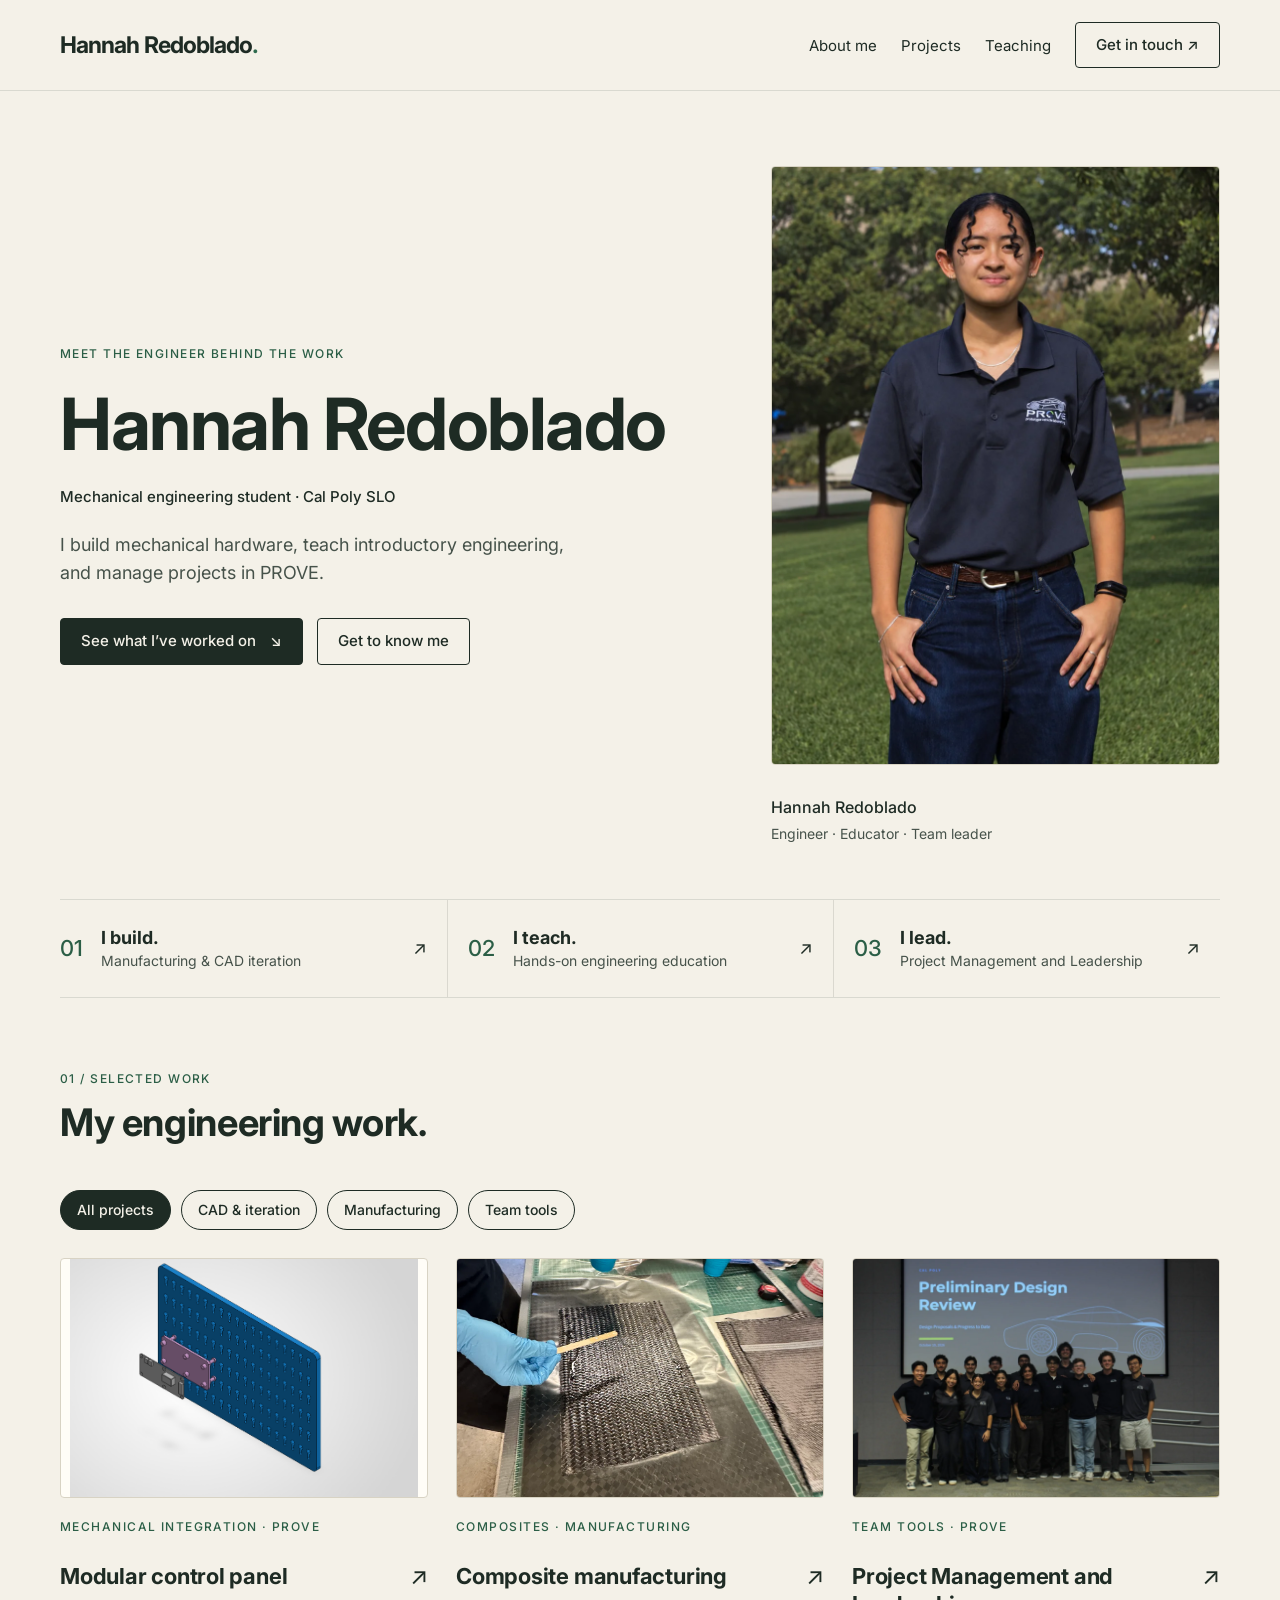
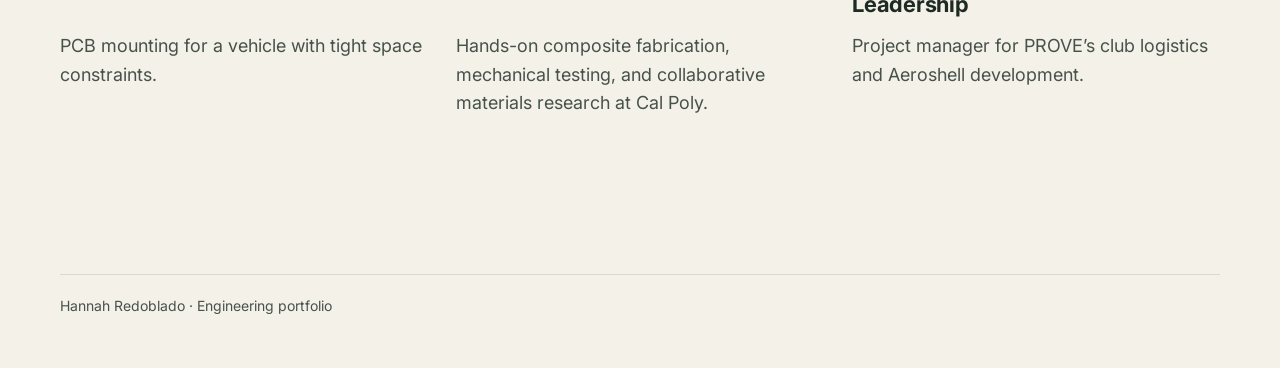
==== commit 60aa7084: "Show more of the homepage portrait Use a taller 3:4 frame and a matching crop so the photo shows mos" ====
--- a/index.html
+++ b/index.html
@@ -331,6 +331,8 @@
 #edit-toggle,#project-form,#text-edit-toggle,#export,#story-open,#profile-open,
 #portrait-open,.portrait-edit,#contact-form,#text-edit-bar,#text-editor,
 .portrait-empty,#personal-statement.pending,.footer-bottom span:last-child{display:none!important}
+/* Homepage portrait: tall 3:4 frame so the full-length photo shows most of the body. */
+.portrait-frame{height:auto!important;aspect-ratio:3/4}
 </style>
 <style id="theme">:root{--bg:#F4F1E8;--ink:#1E2B24;--text-secondary:#46524A;--accent:#2E6B4E;--panel:#FFFDF7;--panel-border:#D8D3C4;}</style>
 </head>
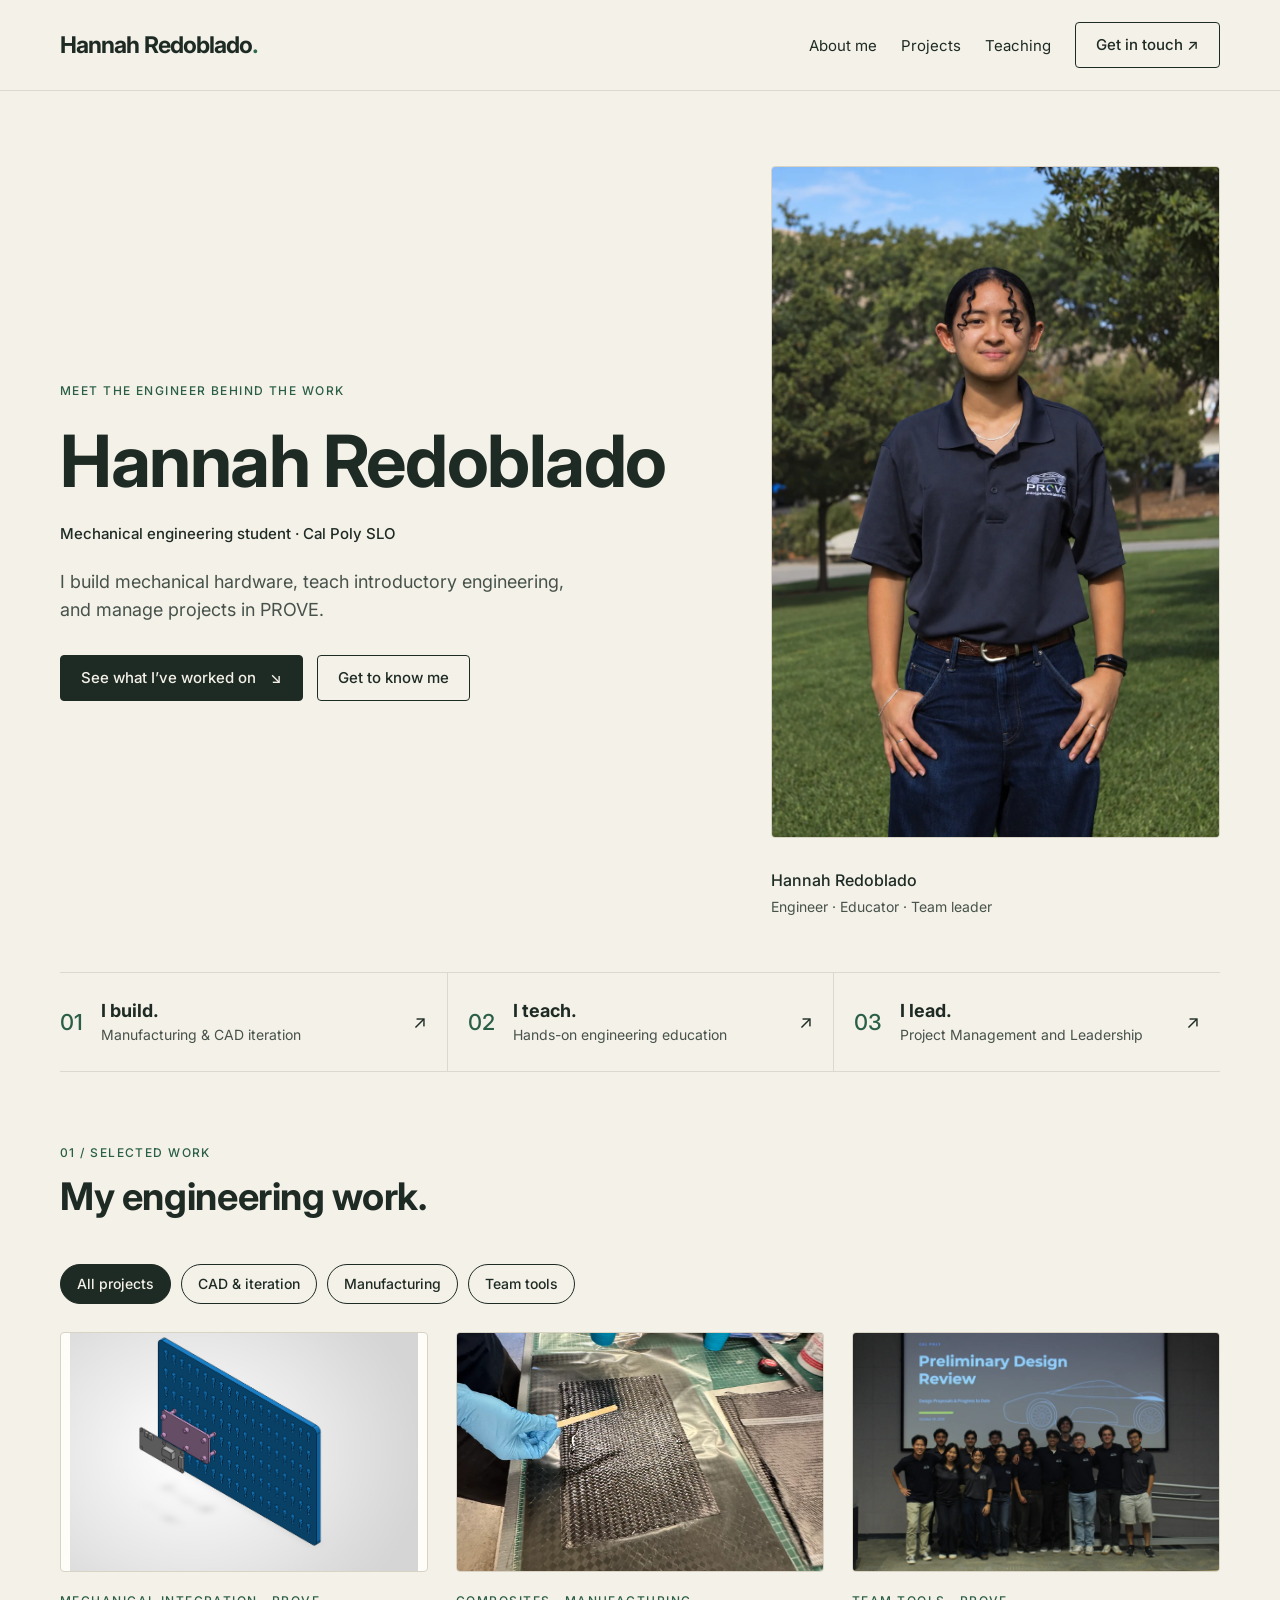
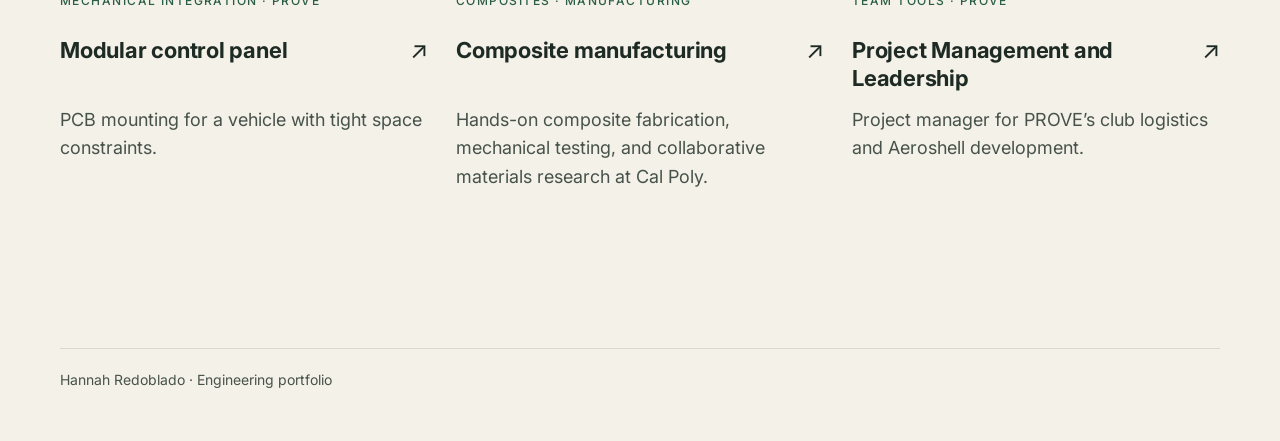
==== commit 7edb36ed: "Show the homepage portrait uncropped Use the original photo and let the frame take its shape, so the" ====
--- a/index.html
+++ b/index.html
@@ -331,8 +331,9 @@
 #edit-toggle,#project-form,#text-edit-toggle,#export,#story-open,#profile-open,
 #portrait-open,.portrait-edit,#contact-form,#text-edit-bar,#text-editor,
 .portrait-empty,#personal-statement.pending,.footer-bottom span:last-child{display:none!important}
-/* Homepage portrait: tall 3:4 frame so the full-length photo shows most of the body. */
-.portrait-frame{height:auto!important;aspect-ratio:3/4}
+/* Homepage portrait: frame takes the photo's own shape so nothing is cropped. */
+.portrait-frame{height:auto!important;aspect-ratio:auto}
+.portrait-frame img{height:auto!important;object-fit:contain!important;display:block}
 </style>
 <style id="theme">:root{--bg:#F4F1E8;--ink:#1E2B24;--text-secondary:#46524A;--accent:#2E6B4E;--panel:#FFFDF7;--panel-border:#D8D3C4;}</style>
 </head>
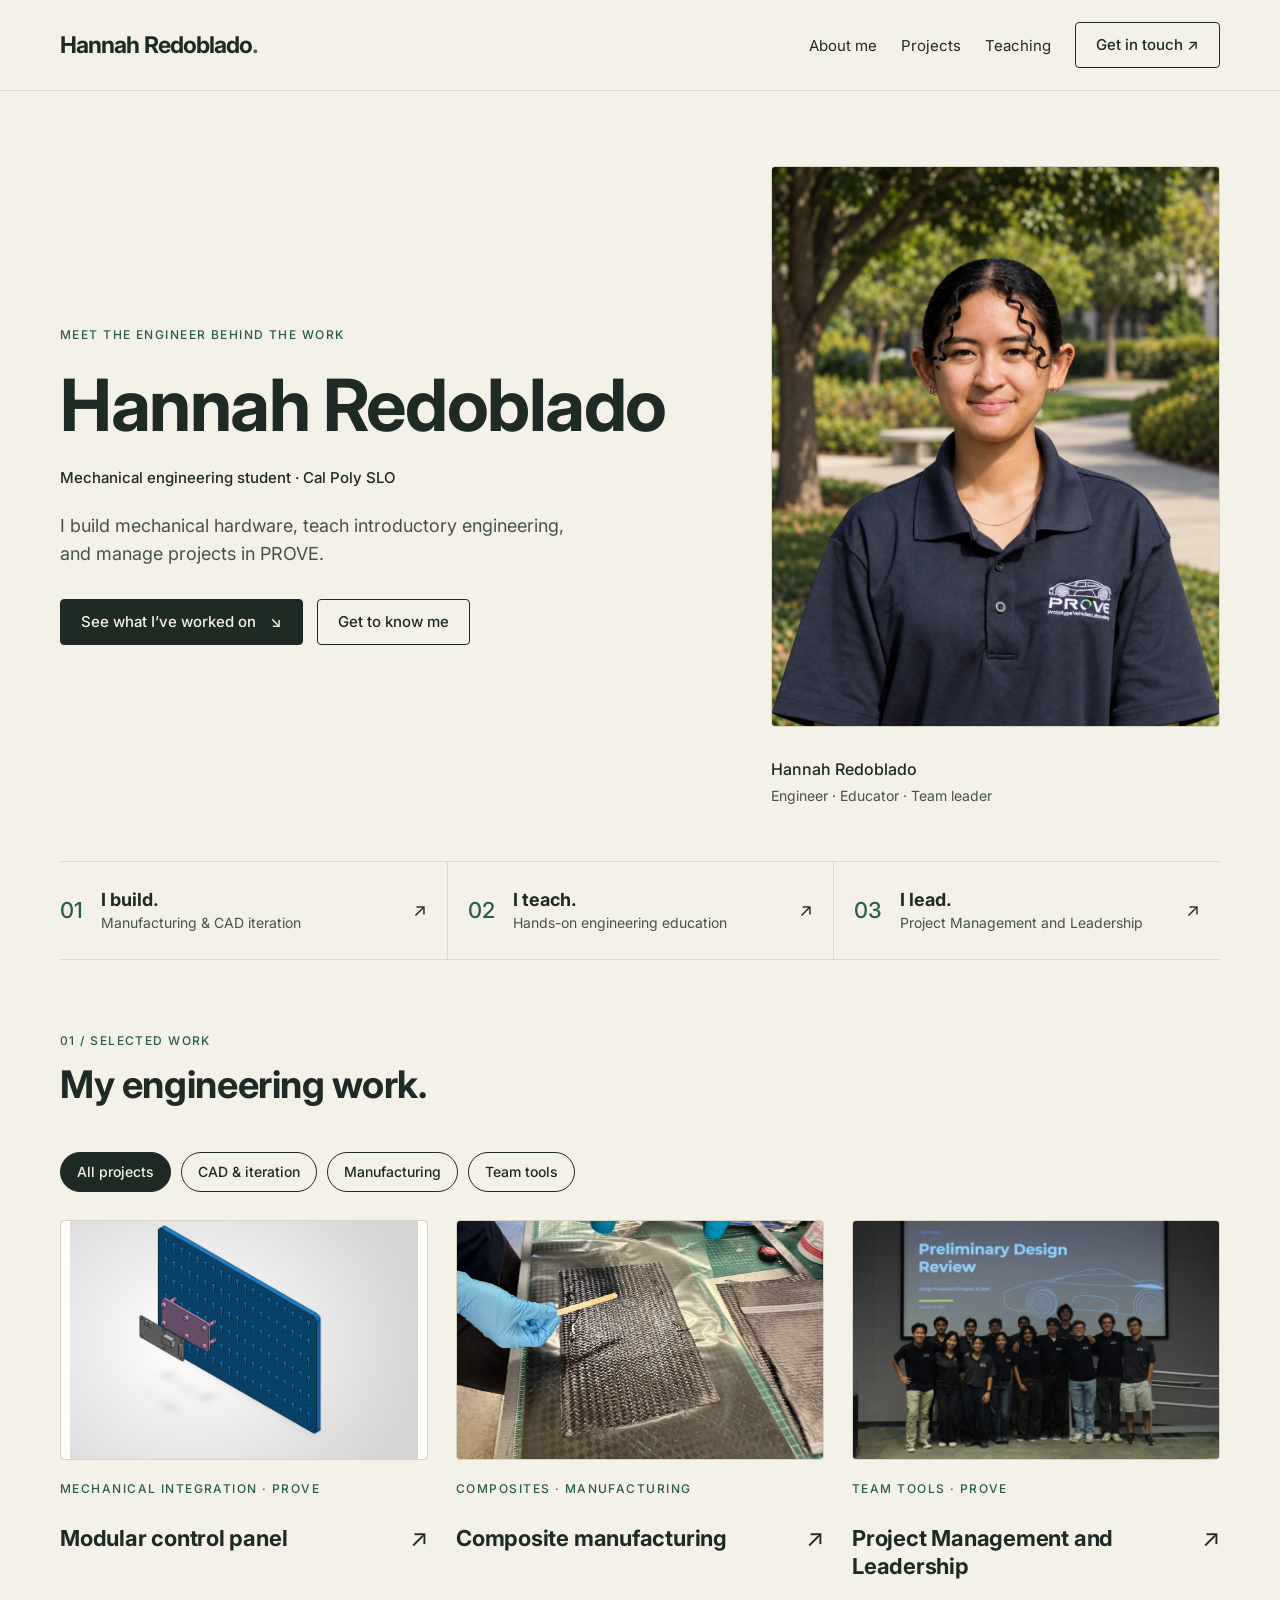
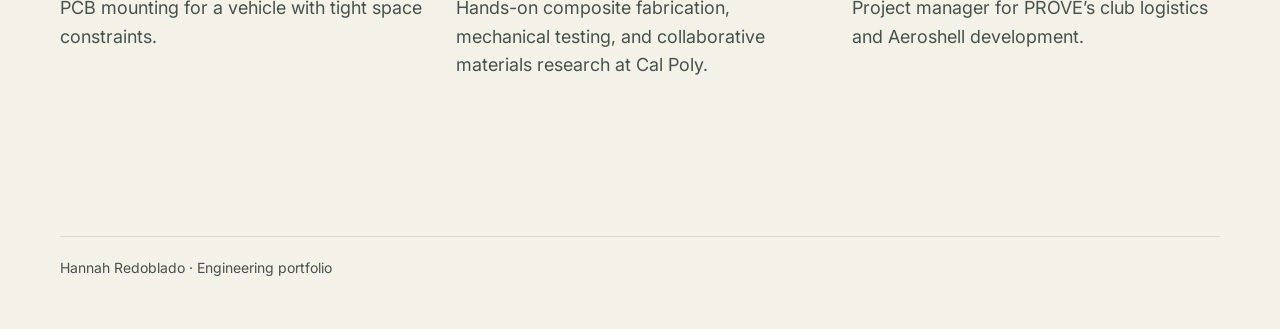
==== commit 07317c93: "Swap the homepage and About me photos Keep both uncropped whatever their shape.  Co-Authored-By: Cla" ====
--- a/index.html
+++ b/index.html
@@ -334,6 +334,8 @@
 /* Homepage portrait: frame takes the photo's own shape so nothing is cropped. */
 .portrait-frame{height:auto!important;aspect-ratio:auto}
 .portrait-frame img{height:auto!important;object-fit:contain!important;display:block}
+/* About portrait: never crop, whatever the photo's shape. */
+.about-portrait img{max-height:none!important;height:auto!important;object-fit:contain!important}
 </style>
 <style id="theme">:root{--bg:#F4F1E8;--ink:#1E2B24;--text-secondary:#46524A;--accent:#2E6B4E;--panel:#FFFDF7;--panel-border:#D8D3C4;}</style>
 </head>
